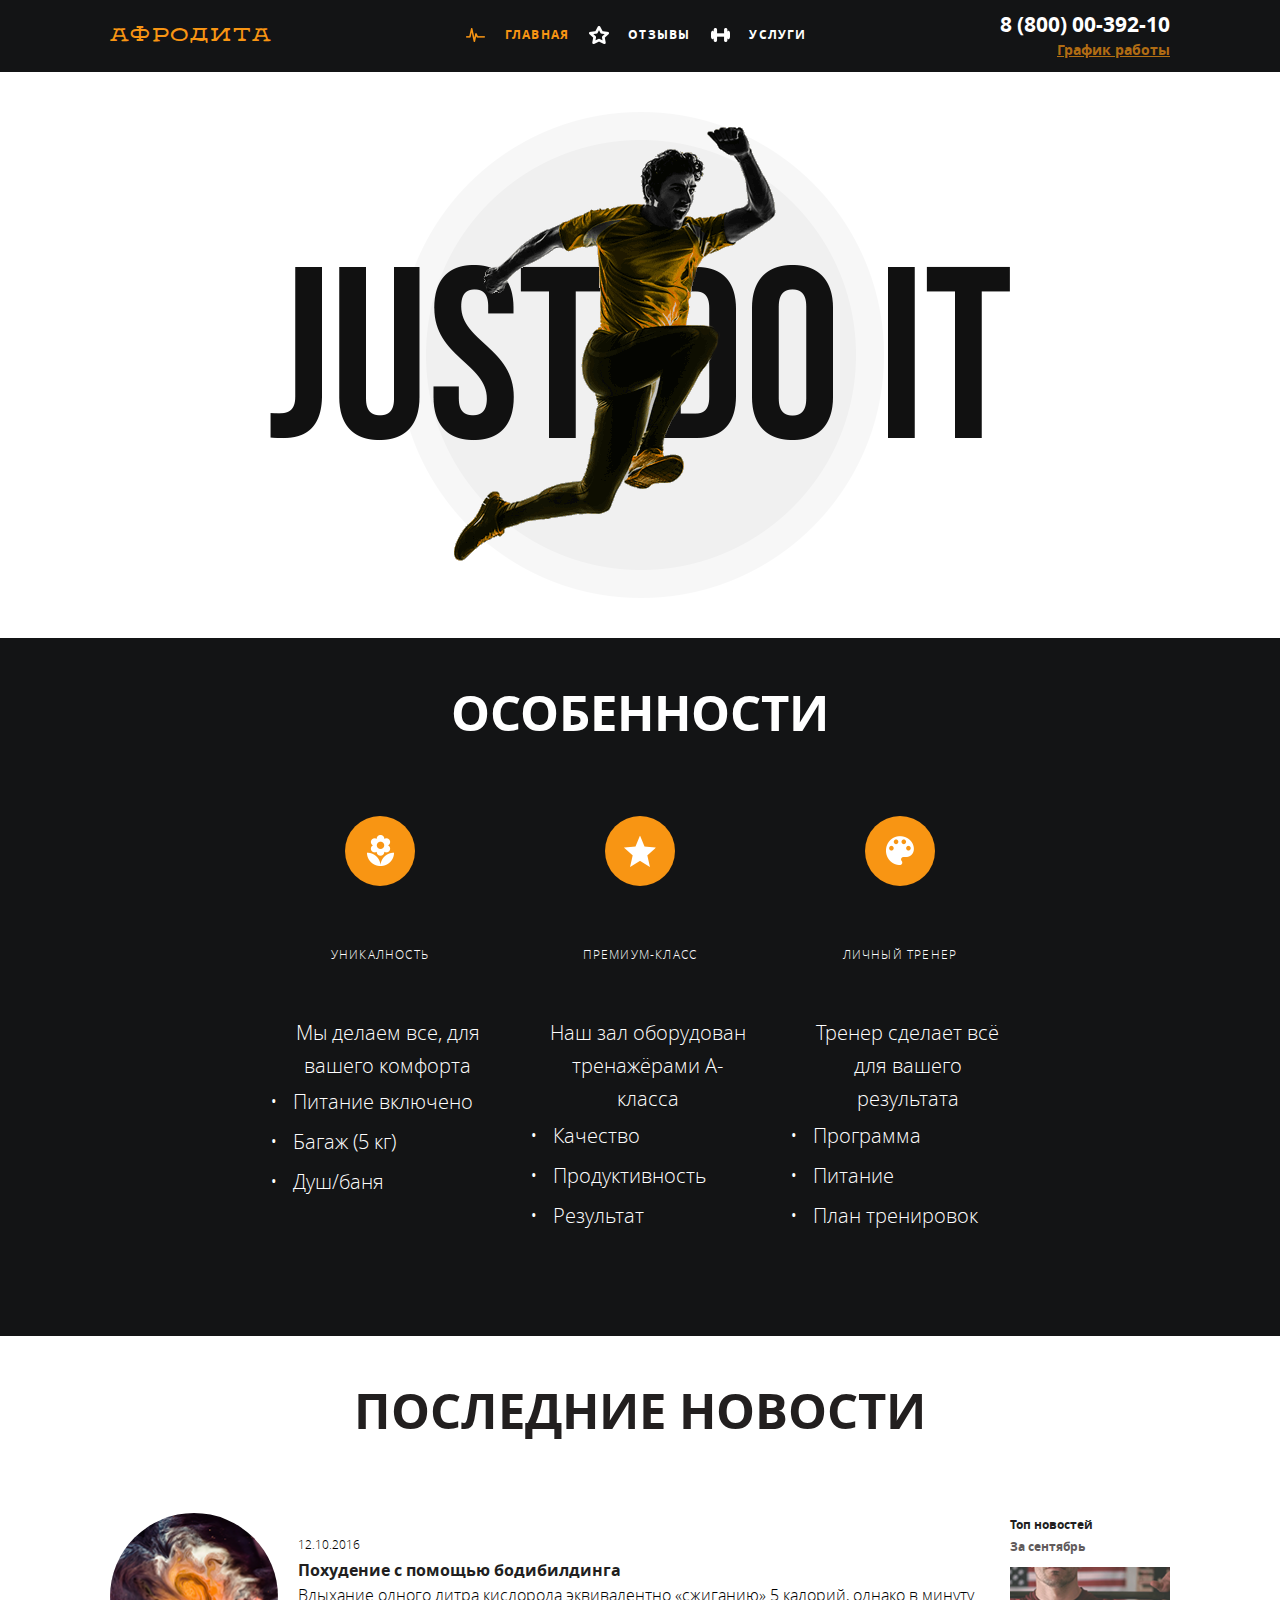
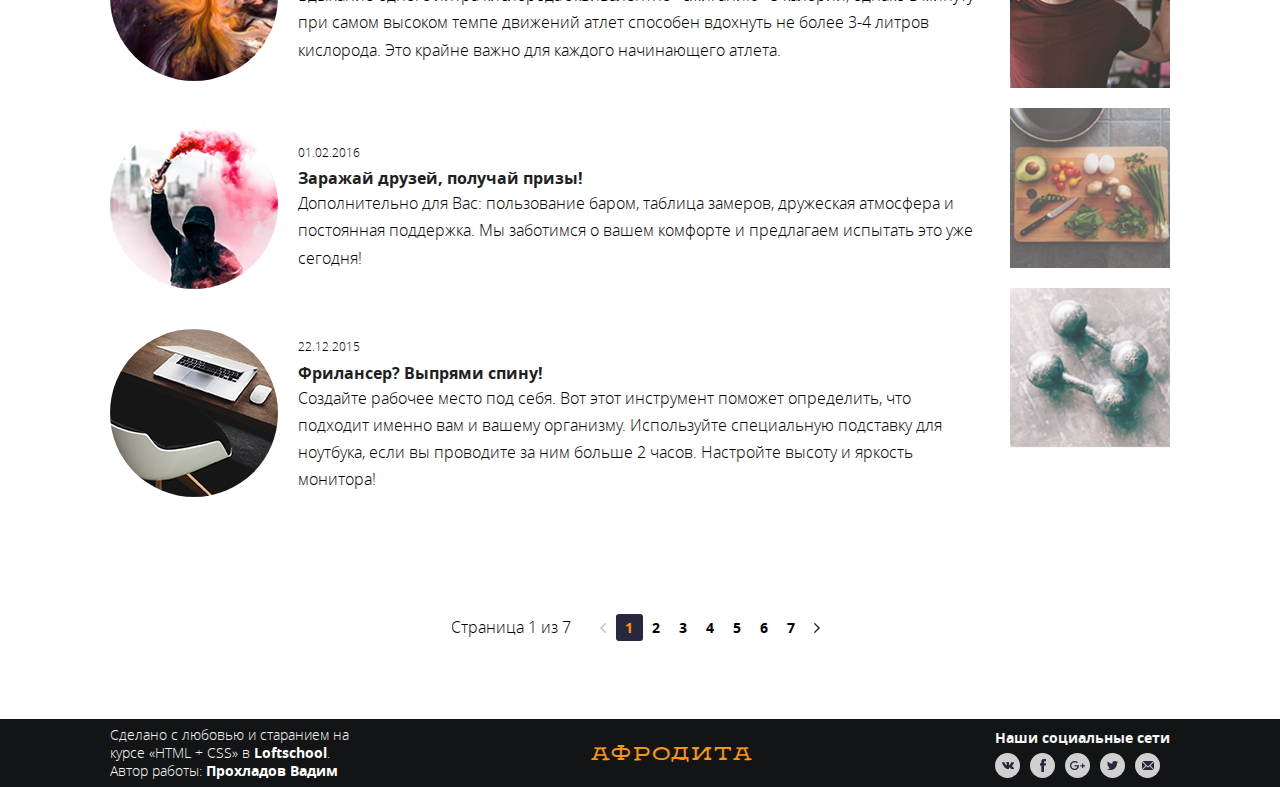
==== index.html @ f27e912c "Finished styling services, added new images to project" ====
<!DOCTYPE html>
<html>
<head>
  <meta charset="utf-8" />
  <meta http-equiv="X-UA-Compatible" content="IE=edge">
  <title>Home Page</title>
  <meta name="viewport" content="width=device-width, initial-scale=1">
  <link rel="stylesheet" href="./css/normalize.css">
  <link rel="stylesheet" type="text/css" media="screen" href="./css/main.css" />
  <script src="main.js"></script>
</head>
<body>
  <div class="wrapper">
    <header class="header">
      <div class="container header__container">
        <a href="index.html" class="logo">Афродита</a>

        <nav class="menu">
          <ul class="menu__list">
            <li class="menu__item menu__item_active">
              <a href="#" class="menu__link menu__link_home">Главная </a>
            </li>
            <li class="menu__item">
              <a href="reviews.html" class="menu__link menu__link_reviews">Отзывы </a>
            </li>
            <li class="menu__item">
              <a href="services.html" class="menu__link menu__link_services">Услуги </a>
            </li>
          </ul>
        </nav>
  
        <address class="contacts">
          <a href="tel:+88000039210" class="contacts__phone">8 (800) 00-392-10</a>
          <div class="contacts__description">График работы</div>
          <div class="contacts__dropdown">
            <div class="contacts__dropdown_days">пн-вс: 09:00-20:00</div>
            <div class="contacts__dropdown_time">обед: 14:00-14:30</div>
          </div>
        </address>
      </div>
    </header>

    
    <section class="banner">
      <div class="container">
        <img src="./img/main_image.png" alt="Main image" class="route__image-elem">
      </div>
    </section>

    <section class="benefits">
      <div class="container">
        <article class="route__benefits-part">
          <h2 class="section-title section-title_features">Особенности</h2>
          <ul class="route__benefits-list">
            <li class="route__benefits-item">
                  <div class="benefits__icon benefits__icon--flower"></div>
                  <h3 class="benefits__title">Уникалность</h3>
                  <p class="benefits__item-paragraph">Мы делаем все, для вашего комфорта</p>
                  <ul class="benefits__item-list">
                    <li class="benefits__list-item">Питание включено</li>
                    <li class="benefits__list-item">Багаж (5 кг)</li>
                    <li class="benefits__list-item">Душ/баня</li>
                  </ul>
            </li>
            <li class="route__benefits-item">
                <div class="benefits__icon benefits__icon--star"></div>
                <h3 class="benefits__title">Премиум-класс</h3>
                <p class="benefits__item-paragraph">Наш зал оборудован тренажёрами А-класса</p>
                <ul class="benefits__item-list">
                  <li class="benefits__list-item">Качество</li>
                  <li class="benefits__list-item">Продуктивность</li>
                  <li class="benefits__list-item">Результат</li>
                </ul>
            </li>
            <li class="route__benefits-item">
                <div class="benefits__icon benefits__icon--palette"></div>
                <h3 class="benefits__title">Личный тренер</h3>
                <p class="benefits__item-paragraph">Тренер сделает всё для вашего результата</p>
                <ul class="benefits__item-list">
                  <li class="benefits__list-item">Программа</li>
                  <li class="benefits__list-item">Питание</li>
                  <li class="benefits__list-item">План тренировок</li>
                </ul>
            </li>
          </ul>
        </article>
      </div>
    </section>

    <section class="news">
      <div class="container news__container">
        <h2 class="section-title section-title_news">Последние новости</h2>
        <div class="news__content">
          <ul class="news__list">
            <li class="news__list-item">
              <article class="news__item news__item-first">
                <div class="news__item-icon">
                  <img src="./img/news/news_1.png" alt="News Picture" class="news__item-icon-picture">
                </div>
                <div class="news__main-text">
                  <time datetime="2016-10-12" class="news__date">12.10.2016</time>
                  <h3 class="news__heading">Похудение с помощью бодибилдинга</h3>
                  <p class="news__text">Вдыхание одного литра кислорода эквивалентно &#171;сжиганию&#187; 5 калорий, однако в минуту при самом высоком темпе движений атлет способен вдохнуть не более 3-4 литров кислорода. Это крайне важно для каждого начинающего атлета.</p>
                </div>
              </article>
            </li>
            <li class="news__list-item">
              <article class="news__item">
                <div class="news__item-icon">
                  <img src="./img/news/news_2.png" alt="News Picture" class="news__item-icon-picture">
                </div>
                <div class="news__main-text">
                  <time class="news__date">01.02.2016</time>
                  <h3 class="news__heading">Заражай друзей, получай призы!</h3>
                  <p class="news__text">Дополнительно для Вас: пользование баром, таблица замеров, дружеская атмосфера и постоянная поддержка. Мы заботимся о вашем комфорте и предлагаем испытать это уже сегодня!</p>
                </div>
              </article>
            </li>
            <li class="news__list-item">
              <article class="news__item">
                <div class="news__item-icon">
                  <img src="./img/news/news_3.png" alt="News Picture" class="news__item-icon-picture">
                </div>
                <div class="news__main-text">
                  <time class="news__date">22.12.2015</time>
                  <h3 class="news__heading">Фрилансер? Выпрями спину!</h3>
                  <p class="news__text">Создайте рабочее место под себя. Вот этот инструмент поможет определить, что подходит именно вам и вашему организму. Используйте специальную подставку для ноутбука, если вы проводите за ним больше 2 часов. Настройте высоту и яркость монитора!</p>
                </div>
              </article>
            </li>
          </ul>

          <aside class="topnews">
            <div class="topnews__titles">
              <h5 class="topnews__title_one">Топ новостей</h5>
              <h5 class="topnews__title_two">За сентябрь</h5>
            </div>
            <ul class="topnews__list">
              <li class="topnews__item">
                <a href="#" class="topnews__link"><img src="./img/top_news/top_news_1.png" alt="Top News Picture" class="topnews__link-picture"></a>
              </li>
              <li class="topnews__item">
                <a href="#" class="topnews__link"><img src="./img/top_news/top_news_2.png" alt="Top News Picture" class="topnews__link-picture"></a>
              </li>
              <li class="topnews__item">
                <a href="#" class="topnews__link"><img src="./img/top_news/top_news_3.png" alt="Top News Picture" class="topnews__link-picture"></a>
              </li>
            </ul>
          </aside>
        </div>

        <div class="pagination">
          <div class="pagination__display">Страница <span class="pagination__current">1</span> из <span class="pagination__total">7</span></div>
          <div class="pagination__controlls">
            <button type="button" class="pagination__button pagination__prev"></button>
            <ul class="pagination__list">
              <li class="pagination__item pagination__item-active">
                <button type="button" class="pagination__link">1</button>
              </li>
              <li class="pagination__item">
                <button type="button" class="pagination__link">2</button>
              </li>
              <li class="pagination__item">
                <button type="button" class="pagination__link ">3</button>
              </li>
              <li class="pagination__item">
                <button type="button" class="pagination__link">4</button>
              </li>
              <li class="pagination__item">
                <button type="button" class="pagination__link">5</button>
              </li>
              <li class="pagination__item">
                <button type="button" class="pagination__link">6</button>
              </li>
              <li class="pagination__item">
                <button type="button" class="pagination__link">7</button>
              </li>
            </ul>
            <button type="button" class="pagination__button pagination__next"></button>
          </div>
        </div>
      </div>
    </section>
  </div>

  <footer class="footer">
    <div class="container footer__container">
      <div class="author">
        <p class="author__description">Сделано с любовью и старанием на курсе &#171;HTML + CSS&#187; в <a href="https://loftschool.com/" target="_blank" class="author__link">Loftschool</a>.</p>
        <p class="author__description">Автор работы: <span class="author__name">Прохладов Вадим</span></p>
      </div>
  
      <a href="index.html" class="logo">Афродита</a>
  
      <div class="social">
        <div class="social__text">Наши социальные сети</div>
        <div class="social__links">
          <ul class="social__links-list">
            <li class="social__link-item">
              <a href="#" class="social__link social__link-vk"></a>
            </li>
            <li class="social__link-item">
              <a href="#" class="social__link social__link-fb"></a>
            </li>
            <li class="social__link-item">
              <a href="#" class="social__link social__link-google"></a>
            </li>
            <li class="social__link-item">
              <a href="#" class="social__link social__link-twitter"></a>
            </li>
            <li class="social__link-item ">
              <a href="#" class="social__link social__link-mail"></a>
            </li>
          </ul>
        </div>
      </div>
    </div>
  </footer>
</body>
</html>
---- css/main.css ----
@import url('normalize.css');
@font-face {
  font-family: 'gora_free';
  src: url('../fonts/gora-free-webfont.woff2') format('woff2'), url('../fonts/gora-free-webfont.woff') format('woff');
  font-weight: normal;
  font-style: normal;
}

@font-face {
  font-family: 'open_sans';
  src: url('../fonts/opensans-bold-webfont.woff2') format('woff2'), url('../fonts/opensans-bold-webfont.woff') format('woff');
  font-weight: bold;
  font-style: normal;
}

@font-face {
  font-family: 'open_sans';
  src: url('../fonts/opensans-light-webfont.woff2') format('woff2'), url('../fonts/opensans-light-webfont.woff') format('woff');
  font-weight: lighter;
  font-style: normal;
}

@font-face {
  font-family: 'open_sans';
  src: url('../fonts/opensans-lightitalic-webfont.woff2') format('woff2'), url('../fonts/opensans-lightitalic-webfont.woff') format('woff');
  font-weight: lighter;
  font-style: italic;
}

/* font-family: gora_free, sans-serif */

*,
*:after,
*:before {
  -webkit-box-sizing: border-box;
  -moz-box-sizing: border-box;
  box-sizing: border-box;
}

html,
body {
  height: 100%;
  padding: 0;
  margin: 0;
}

body {
  font-family: 'open_sans', Arial, sans-serif;
  line-height: 1.42;
  -webkit-font-smoothing: antialiased;
  -moz-osx-font-smoothing: grayscale;
}

h1,
h2,
h3,
h4,
h5,
h6 {
  margin: 0;
  font-weight: normal;
}

ul,
li {
  margin: 0;
  padding: 0;
}

li {
  list-style: none;
}

p {
  margin: 0;
}

a {
  text-decoration: none;
}

.container {
  margin: 0 auto;
  max-width: 1060px;
}

/* ==========================HEADER========================== */

.header {
  background: #131415;
  color: #fff;
  min-height: 72px;
}

.header .header__container {
  display: flex;
  vertical-align: middle;
  flex-direction: row;
  justify-content: space-between;
  align-items: center;
  flex-wrap: wrap;
  padding: 10px 0;
}

.header__container a {
  text-decoration: none;
}

/* ==========================Logo========================== */

.logo {
  font-size: 18px;
  font-family: 'gora_free';
  color: rgb(248, 149, 19);
  text-transform: uppercase;
  font-weight: normal;
  letter-spacing: 1.8px;
}

/* ==========================Main-Menu========================== */

.menu__list {
  display: flex;
  justify-content: space-between;
  align-items: center;
  flex-wrap: wrap;
}

.menu__item {
  margin-right: 20px;
}

.menu__item:last-child {
  margin: 0;
}

.menu__item_active {
  color: rgb(248, 149, 19);
}

.menu__link {
  font-size: 12px;
  font-family: 'open_sans';
  font-weight: bold;
  text-transform: uppercase;
  letter-spacing: 0.1em;
  display: flex;
  align-items: center;
}

.menu__link:before {
  content: "";
  width: 20px;
  height: 20px;
  vertical-align: middle;
  margin-right: 19px;
  background: center center no-repeat;
}

.menu__link:hover {
  color: rgb(248, 149, 19);
}

.menu__link_home:before {
  background-image: url('../img/menu/main_icon.png');
}

.menu__item_active .menu__link_home:before,
.menu__link_home:hover:before {
  background-image: url('../img/menu/main_icon-hover.png');
}

.menu__link_reviews:before {
  background-image: url('../img/menu/star_icon.png');
}

.menu__item_active .menu__link_reviews:before,
.menu__link_reviews:hover:before {
  background-image: url('../img/menu/feed_icon-hover.png');
}

.menu__link_services:before {
  background-image: url('../img/menu/service_icon.png');
}

.menu__item_active .menu__link_services:before,
.menu__link_services:hover:before {
  background-image: url('../img/menu/service_icon-hover.png');
}

/* ==========================Contacts========================== */

.contacts {
  font-style: normal;
  display: flex;
  flex-direction: column;
  align-items: flex-end;
  position: relative;
}

.contacts__phone {
  font-size: 21px;
  font-style: none;
  font-weight: bold;
  text-transform: uppercase;
}

.contacts__phone,
.menu__link {
  color: inherit;
}

.contacts__description {
  text-decoration: underline;
  color: rgba(248, 149, 19, 0.702);
  font-size: 14px;
  font-weight: bold;
  cursor: pointer;
}

.contacts__description:hover,
.contacts__description:active {
  color: rgba(255, 255, 255, 0.702);
}

.contacts__dropdown {
  font-size: 14px;
  font-family: "open_sans";
  line-height: 1.286;
  text-align: left;
  width: 165px;
  height: 70px;
  padding: 20px 20px;
  position: absolute;
  top: 83px;
  opacity: 0;
  transition: opacity 0.5s ease;
}

.contacts__dropdown_days {
  color: rgb(248, 149, 19);
}

.contacts__dropdown_time {
  color: #000;
  font-weight: lighter;
}

.contacts__description:hover .contacts__dropdown {
  opacity: 1;
  left: 10px;
}

.contacts__dropdown::before {
  content: '';
  position: absolute;
  width: 0;
  height: 0;
  top: -15px;
  right: 3px;
  border-style: solid;
  border-width: 0 15px 15px 15px;
  border-color: transparent transparent #fff transparent;
}

/* ==========================MAIN========================== */

.banner {
  padding: 40px 0;
}

.route__image-elem {
  display: block;
  margin: 0 auto;
}

.benefits {
  background: #131415;
  color: #fff;
  padding: 40px 0 100px 0;
}

.section-title {
  font-size: 49px;
  font-family: 'open_sans', Arial, sans-serif;
  font-weight: bold;
  text-transform: uppercase;
  text-align: center;
  margin-bottom: 68px;
}

.section-title_features {
  color: rgb(255, 255, 255);
}

.section-title_news {
  color: rgb(34, 31, 31);
}

/* ==========================FEATURES========================== */

.route__benefits-list {
  display: flex;
  flex-direction: row;
  flex-wrap: wrap;
  justify-content: center;
}

.route__benefits-item {
  width: 220px;
  line-height: 2;
  margin: 0 20px;
}

.benefits__content {
  display: flex;
  flex-direction: column;
}

.benefits__title {
  text-align: center;
  font-size: 12px;
  font-family: "open_sans";
  text-transform: uppercase;
  line-height: 4.767;
  letter-spacing: 0.1em;
  margin-bottom: 33px;
}

.benefits__item-paragraph {
  font-size: 20px;
  line-height: 1.667;
  text-align: center;
  padding-left: 15px;
  margin: 0 0;
}

.benefits__icon {
  display: block;
  width: 70px;
  height: 70px;
  border-radius: 50%;
  background-color: rgb(248, 149, 19);
  margin: 0 auto 40px auto;
  background-repeat: no-repeat;
  background-position: center center;
}

.benefits__icon--flower {
  background-image: url('../img/features/flower.png');
}

.benefits__icon--star {
  background-image: url('../img/features/favorite-star.png');
}

.benefits__icon--palette {
  background-image: url('../img/features/painter-palette.png');
}

.benefits__list-item {
  font-size: 20px;
  font-family: 'open_sans', Arial, sans-serif;
  font-weight: 300;
  text-align: left;
}

.benefits__list-item:before {
  content: "\2022";
  padding-right: 15px;
}

/* ==========================NEWS========================== */

.news__container {
  width: 1100px;
  padding: 40px 0 78px 0;
}

.news__content {
  display: flex;
  justify-content: space-between;
  flex-wrap: wrap;
}

.news__list {
  margin-bottom: 77px;
}

.news__list-item {
  border: none;
  margin-bottom: 20px;
}

.news__item {
  display: flex;
  max-width: 870px;
  align-items: center;
  border-bottom: 1px solid #f5f5f5;
  padding-bottom: 20px;
}

.news__item:last-child {
  border-bottom: 0;
}

.news__item-icon-picture {
  display: block;
  width: 168px;
  height: 168px;
  border-radius: 50%;
}

.news__main-text {
  max-width: 692px;
  line-height: 1.7em;
  margin-left: 20px;
  display: flex;
  flex-direction: column;
}

.news__date {
  font-size: 12px;
}

.news__heading {
  font-size: 16px;
  font-family: "open_sans";
  color: #221f1f;
  font-weight: bold;
  line-height: 1.5;
  text-align: left;
}

.news__text {
  font-size: 16px;
}

/* ==========================TOP-NEWS========================== */

.topnews__title_one,
.topnews__title_two {
  font-size: 12px;
  color: rgb(34, 31, 31);
  font-weight: bold;
  line-height: 1.75;
  margin: 1px 0 1px 0px;
}

.topnews__list {
  padding-left: 0;
}

.topnews__item {
  margin-bottom: 20px;
}

.topnews__link {
  display: flex;
}

.topnews__title_two {
  color: rgb(98, 91, 91);
  margin-bottom: 10px;
}

.topnews {
  width: 160px;
}

.topnews__link-picture {
  display: block;
}

.topnews__item {
  margin-bottom: 20px;
}

/* ==========================PAGINATION========================== */

.pagination {
  display: flex;
  justify-content: center;
  align-items: center;
}

.news__content .pagination {
  display: flex;
  align-self: center;
}

.pagination__controlls li {
  display: inline-block;
}

.pagination__controlls {
  display: flex;
  flex-direction: row;
  max-height: 50px;
  margin-left: 20px;
  align-items: center;
}

.pagination__list {
  vertical-align: middle;
  display: flex;
  align-items: center;
  min-width: 180px;
}

.pagination__link {
  height: 27px;
  min-width: 27px;
  background-color: transparent;
  border: 0;
  font-weight: bold;
  font-size: 14px;
  cursor: pointer;
}

.pagination__item-active .pagination__link {
  border-radius: 3px;
  background-color: #27273e;
  color: #f89513;
  -moz-transform: matrix( 1.00122601572696, 0, 0, 1, 0, 0);
  -webkit-transform: matrix( 1.00122601572696, 0, 0, 1, 0, 0);
  -ms-transform: matrix( 1.00122601572696, 0, 0, 1, 0, 0);
}

.pagination__button {
  display: block;
  height: 25px;
  width: 25px;
  background-color: transparent;
  background-repeat: no-repeat;
  background-position: center center;
  background-color: none;
  color: none;
  border: 0;
  cursor: pointer;
}

.pagination__link:hover {
  color: #f89513;
}

.pagination__prev {
  background-image: url('../img/pagination/arrow_left_clicked.png');
  margin-right: 0px;
}

.pagination__next {
  background-image: url('../img/pagination/arrow_right.png');
}

/* ==========================FOOTER========================== */

.footer {
  background: #131415;
  min-height: 60px;
  color: #f5f5f5;
  padding: 7px 0;
}

.footer__container {
  display: flex;
  justify-content: space-between;
  align-items: center;
}

.author {
  max-width: 240px;
}

.author p {
  margin: 0 0;
  font-size: 14px;
  line-height: 1.286;
}

.author__link,
.author__name {
  color: #fff;
  font-weight: bold;
}

.footer .logo {
  text-decoration: none;
}

.social {
  display: flex;
  flex-direction: column;
  align-items: flex-start;
  vertical-align: middle;
}

.social__text {
  font-size: 14px;
  font-weight: bold;
  margin-bottom: 5px;
}

.social__links-list {
  display: flex;
  justify-content: flex-start;
  padding-left: 0;
}

.social__link-item a {
  display: block;
  width: 25px;
  height: 25px;
  border-radius: 50%;
  background-color: #d0d0d0;
  background-repeat: no-repeat;
  background-position: center center;
}

.social__link-item {
  margin-right: 10px;
}

.social__link-item a:hover {
  background-color: #f89513;
}

.social__link-vk {
  background-image: url('../img/social/vk.png');
}

.social__link-fb {
  background-image: url('../img/social/fb.png');
}

.social__link-google {
  background-image: url('../img/social/google.png');
}

.social__link-twitter {
  background-image: url('../img/social/twitter.png');
}

.social__link-mail {
  background-image: url('../img/social/mail.png');
}

/* ==========================SERVICES==========================
==========================SERVICES========================== */

.services__container {
  width: 880px;
  margin: 0 auto;
}

/* ==========================BREADCRUMBS========================== */

.breadcrumbs {
  padding: 47px 0 25px 0;
}

.breadcrumbs__item {
  display: inline-block;
  font-size: 14px;
  font-weight: lighter;
  font-style: italic;
  line-height: 1.286;
}

.breadcrumbs__item-active .breadcrumbs__link {
  color: rgba(248, 149, 19, 0.8);
  text-decoration: underline;
}

.breadcrumbs__item:after {
  content: " / ";
}

.breadcrumbs__item:last-child:after {
  content: "";
}

/* ==========================Services========================== */

.services {
  margin-bottom: 75px;
}

.services__list {
  display: flex;
  justify-content: space-between;
  flex-wrap: wrap;
}

.service {
  display: flex;
  flex-direction: column;
  align-items: center;
  width: 250px;
  margin-bottom: 50px;
}

.services-title {
  font-size: 49px;
  color: rgb(34, 31, 31);
  font-weight: bold;
  text-transform: uppercase;
  line-height: 0.776;
  margin-bottom: 50px;
}

.service__photo {
  width: 100%;
  height: 153px;
  background-repeat: no-repeat;
  background-size: cover;
  background-position: center center;
  margin-bottom: 28px;
  border-radius: 3px;
  display: flex;
  justify-content: center;
  align-items: center;
  position: relative;
  overflow: hidden;
}

.service__photo::before {
  content: "";
  display: flex;
  position: absolute;
  width: 100%;
  height: 100%;
  background-color: #000;
  opacity: 0.58;
  left: 0;
  top: 0;
  z-index: 1;
}

.service__photo_fitness {
  background-image: url('../img/services/fitness.png');
}

.service__photo_nutritionist {
  background-image: url('../img/services/nutritionist.png');
}

.service__photo_yoga {
  background-image: url('../img/services/yoga.png');
}

.service__photo_trx {
  background-image: url('../img/services/trx.png');
}

.service__photo_crossfit {
  background-image: url('../img/services/crossfit.png');
}

.service__photo_swimming {
  background-image: url('../img/services/swimming.png');
}

.service__logo {
  font-size: 24px;
  font-family: 'open_sans';
  color: rgb(255, 255, 255);
  font-weight: bold;
  text-transform: uppercase;
  line-height: 1.583;
  z-index: 2;
}

.service__title {
  font-size: 18px;
  font-family: "open_sans";
  color: rgb(34, 31, 31);
  font-weight: bold;
  line-height: 1.167;
  text-align: left;
  margin-bottom: 18px;
}

.service__paragraph {
  font-size: 16px;
}

/* ==========================Partner========================== */

.partners__list {
  display: flex;
  justify-content: space-between;
  align-items: center;
  flex-wrap: wrap;
  margin: 0 auto;
}

.partners__item {
  width: 250px;
  display: flex;
  justify-content: center;
  margin-bottom: 50px;
}

.partner__image {
  filter: grayscale(100%);
}

.partner__image:hover {
  filter: grayscale(0%);
  transition: 0.5s;
}

/* ==========================REVIEWS==========================
==========================REVIEWS========================== */

.reviews__container {
  width: 880px;
  margin: 0 auto;
}

.reviews-title {
  font-size: 49px;
  color: rgb(34, 31, 31);
  font-weight: bold;
  text-transform: uppercase;
  line-height: 0.776;
  margin-bottom: 50px;
}

.review {
  display: flex;
}
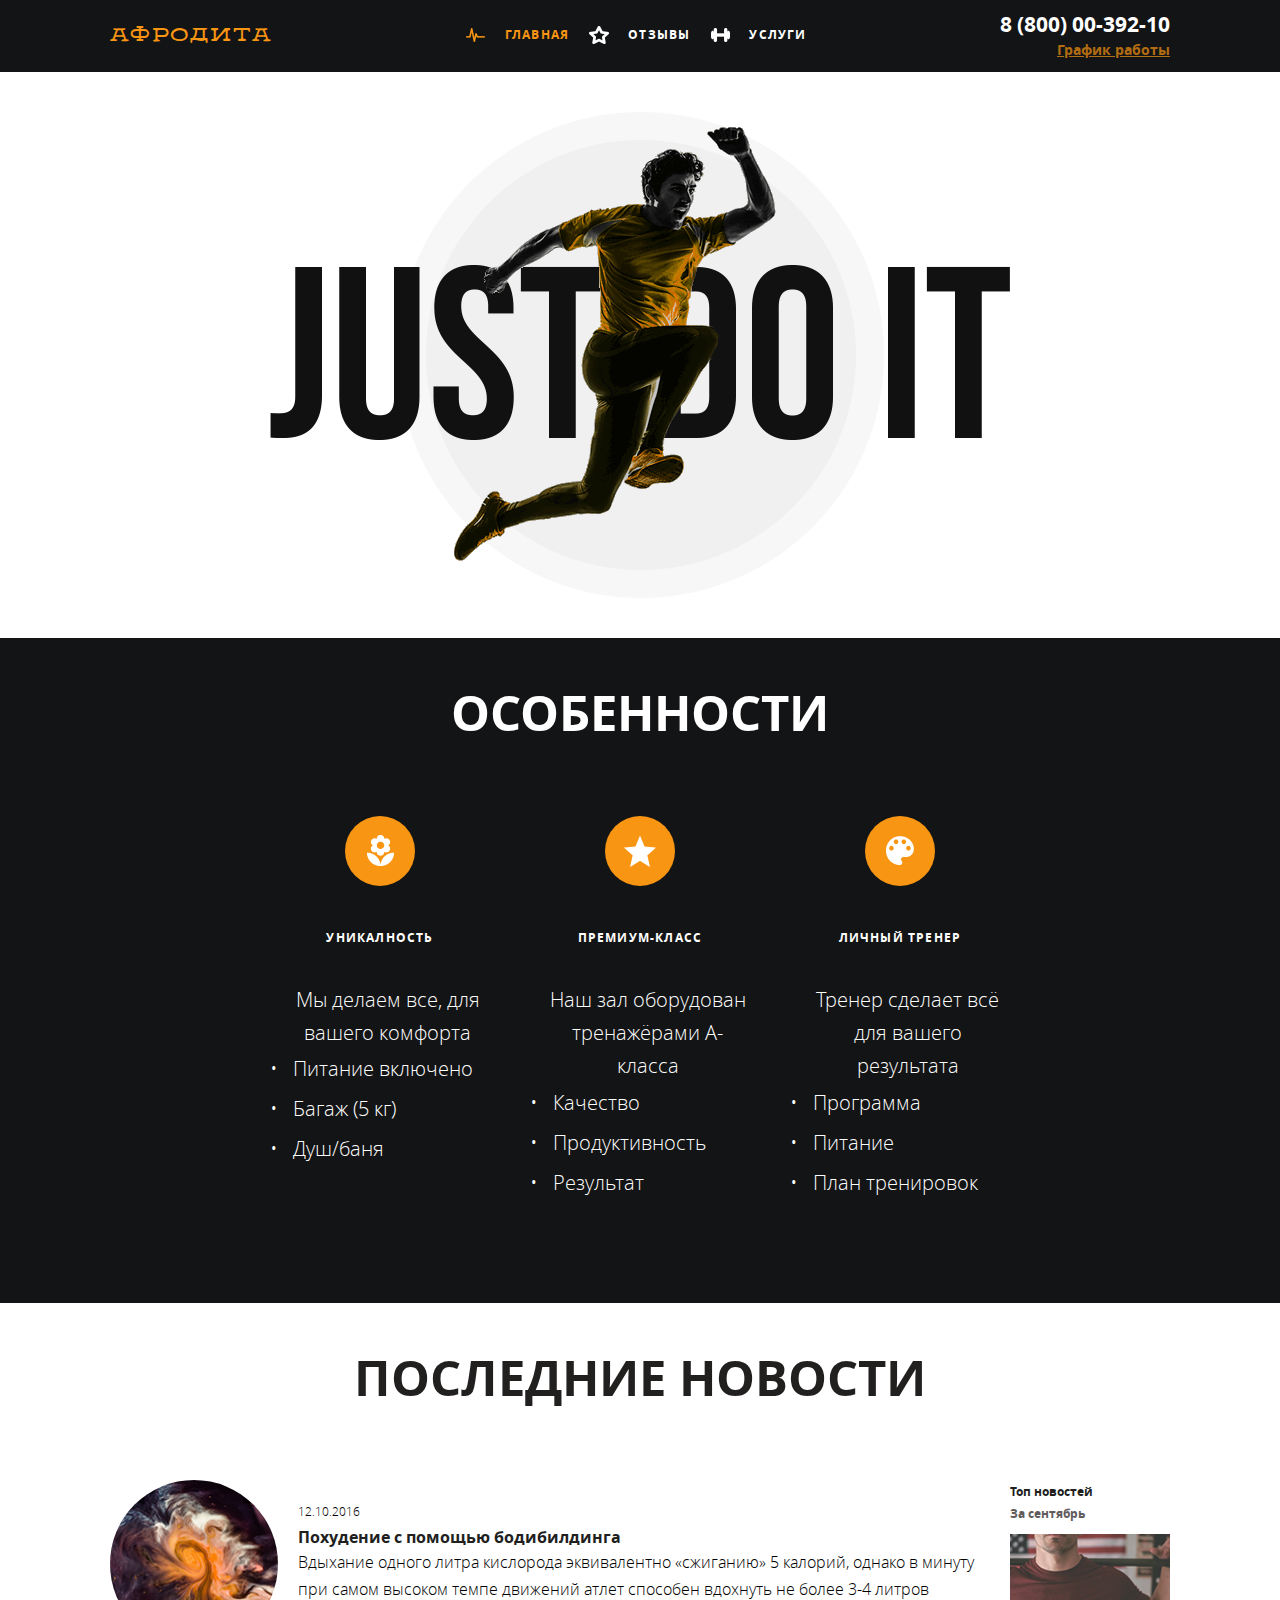
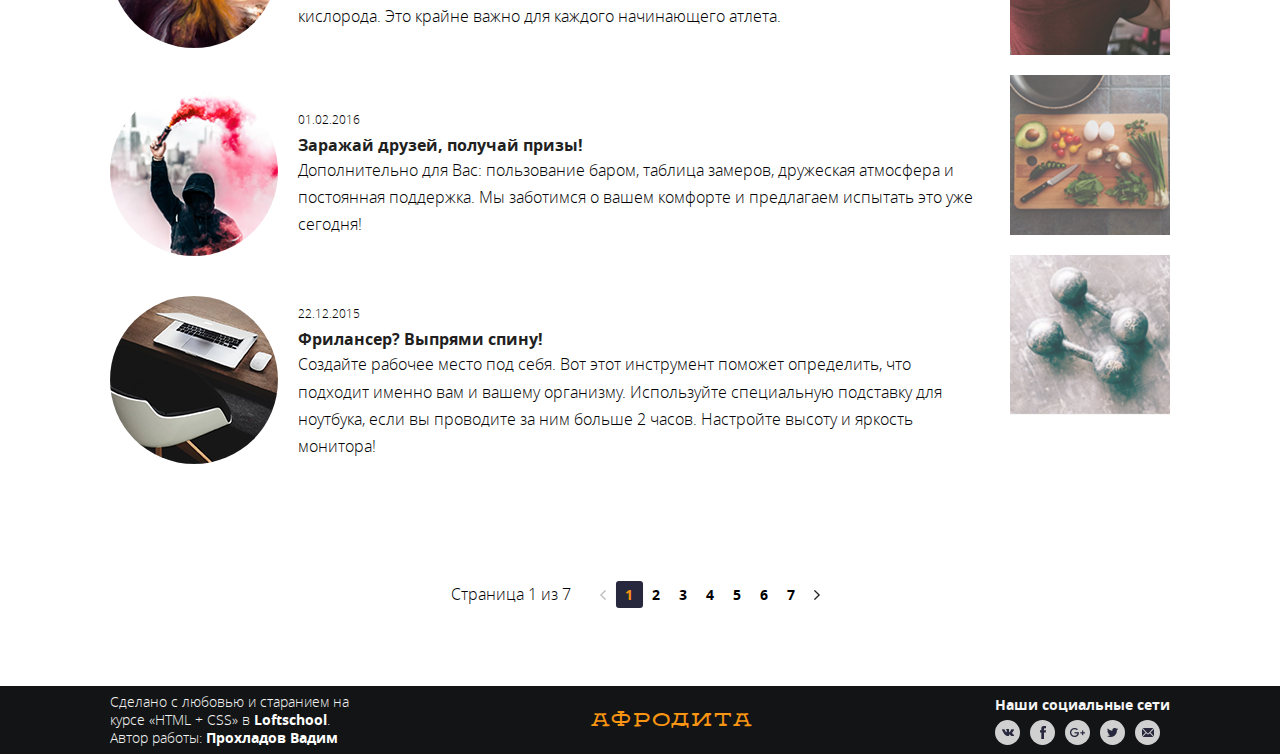
==== commit e5d86b96: "edited mistakes" ====
--- a/index.html
+++ b/index.html
@@ -43,47 +43,45 @@
     
     <section class="banner">
       <div class="container">
-        <img src="./img/main_image.png" alt="Main image" class="route__image-elem">
+        <img src="./img/main_image.png" alt="Main image" class="banner__image">
       </div>
     </section>
 
     <section class="benefits">
       <div class="container">
-        <article class="route__benefits-part">
-          <h2 class="section-title section-title_features">Особенности</h2>
-          <ul class="route__benefits-list">
-            <li class="route__benefits-item">
-                  <div class="benefits__icon benefits__icon--flower"></div>
-                  <h3 class="benefits__title">Уникалность</h3>
-                  <p class="benefits__item-paragraph">Мы делаем все, для вашего комфорта</p>
-                  <ul class="benefits__item-list">
-                    <li class="benefits__list-item">Питание включено</li>
-                    <li class="benefits__list-item">Багаж (5 кг)</li>
-                    <li class="benefits__list-item">Душ/баня</li>
-                  </ul>
-            </li>
-            <li class="route__benefits-item">
-                <div class="benefits__icon benefits__icon--star"></div>
-                <h3 class="benefits__title">Премиум-класс</h3>
-                <p class="benefits__item-paragraph">Наш зал оборудован тренажёрами А-класса</p>
+        <h2 class="section-title section-title_features">Особенности</h2>
+        <ul class="benefits__list">
+          <li class="benefits__item">
+                <div class="benefits__icon benefits__icon--flower"></div>
+                <h3 class="benefits__title">Уникалность</h3>
+                <p class="benefits__item-paragraph">Мы делаем все, для вашего комфорта</p>
                 <ul class="benefits__item-list">
-                  <li class="benefits__list-item">Качество</li>
-                  <li class="benefits__list-item">Продуктивность</li>
-                  <li class="benefits__list-item">Результат</li>
+                  <li class="benefits__list-item">Питание включено</li>
+                  <li class="benefits__list-item">Багаж (5 кг)</li>
+                  <li class="benefits__list-item">Душ/баня</li>
                 </ul>
-            </li>
-            <li class="route__benefits-item">
-                <div class="benefits__icon benefits__icon--palette"></div>
-                <h3 class="benefits__title">Личный тренер</h3>
-                <p class="benefits__item-paragraph">Тренер сделает всё для вашего результата</p>
-                <ul class="benefits__item-list">
-                  <li class="benefits__list-item">Программа</li>
-                  <li class="benefits__list-item">Питание</li>
-                  <li class="benefits__list-item">План тренировок</li>
-                </ul>
-            </li>
-          </ul>
-        </article>
+          </li>
+          <li class="benefits__item">
+              <div class="benefits__icon benefits__icon--star"></div>
+              <h3 class="benefits__title">Премиум-класс</h3>
+              <p class="benefits__item-paragraph">Наш зал оборудован тренажёрами А-класса</p>
+              <ul class="benefits__item-list">
+                <li class="benefits__list-item">Качество</li>
+                <li class="benefits__list-item">Продуктивность</li>
+                <li class="benefits__list-item">Результат</li>
+              </ul>
+          </li>
+          <li class="benefits__item">
+              <div class="benefits__icon benefits__icon--palette"></div>
+              <h3 class="benefits__title">Личный тренер</h3>
+              <p class="benefits__item-paragraph">Тренер сделает всё для вашего результата</p>
+              <ul class="benefits__item-list">
+                <li class="benefits__list-item">Программа</li>
+                <li class="benefits__list-item">Питание</li>
+                <li class="benefits__list-item">План тренировок</li>
+              </ul>
+          </li>
+        </ul>
       </div>
     </section>
 
--- a/css/main.css
+++ b/css/main.css
@@ -269,7 +269,7 @@
   padding: 40px 0;
 }
 
-.route__image-elem {
+.banner__image {
   display: block;
   margin: 0 auto;
 }
@@ -299,14 +299,14 @@
 
 /* ==========================FEATURES========================== */
 
-.route__benefits-list {
+.benefits__list {
   display: flex;
   flex-direction: row;
   flex-wrap: wrap;
   justify-content: center;
 }
 
-.route__benefits-item {
+.benefits__item {
   width: 220px;
   line-height: 2;
   margin: 0 20px;
@@ -322,7 +322,7 @@
   font-size: 12px;
   font-family: "open_sans";
   text-transform: uppercase;
-  line-height: 4.767;
+  font-weight: bold;
   letter-spacing: 0.1em;
   margin-bottom: 33px;
 }
@@ -819,15 +819,226 @@
   margin: 0 auto;
 }
 
+.reviews__item {
+  border-bottom: 1px solid #f5f5f5;
+  padding: 30px 0;
+}
+
+.reviews__item:last-child {
+  border: 0;
+  margin-bottom: 20px;
+}
+
 .reviews-title {
   font-size: 49px;
   color: rgb(34, 31, 31);
   font-weight: bold;
   text-transform: uppercase;
   line-height: 0.776;
+  margin-bottom: 20px;
+}
+
+.review {
+  display: flex;
+}
+
+.review__icon img {
+  border-radius: 50%;
+}
+
+.review__noavatar {
+  height: 160px;
+  width: 160px;
+  border-radius: 50%;
+  background-color: rgb(207, 216, 220);
+  background-repeat: no-repeat;
+  background-position: center center;
+  display: flex;
+  justify-content: center;
+  align-items: center;
+}
+
+.review__content {
+  width: 685px;
+  margin-left: 20px;
+  display: flex;
+  flex-direction: column;
+  justify-content: center;
+}
+
+.review__date {
+  font-size: 12px;
+}
+
+.review__author {
+  font-size: 16px;
+  font-family: "open_sans";
+  color: #221f1f;
+  font-weight: bold;
+  line-height: 1.5;
+  text-align: left;
+}
+
+.review__text {
+  font-size: 16px;
+}
+
+.reviews .pagination {
   margin-bottom: 50px;
 }
 
-.review {
-  display: flex;
+.about {
+  padding: 30px 0;
+  background: url('../img/pattern.png') center center #131415;
+}
+
+.about__text {
+  font-size: 18px;
+  font-family: "open_sans";
+  color: rgb(255, 255, 255);
+  line-height: 1.667;
+  width: 640px;
+  margin: 0 auto;
+}
+
+.about__bold {
+  font-weight: bold;
+  color: #f89513;
+}
+
+/* ==========================FORM========================== */
+
+.form-section {
+  padding: 65px 0 55px 0;
+}
+
+.form {
+  background-color: #f5f5f5;
+  width: 77%;
+  margin: 0 auto;
+}
+
+.form__title {
+  font-size: 49px;
+  font-family: "open_sans";
+  color: rgb(34, 31, 31);
+  font-weight: bold;
+  line-height: 0.776;
+  margin-bottom: 30px;
+}
+
+.form__elements {
+  display: flex;
+  flex-direction: column;
+  padding: 48px 70px 54px 70px;
+}
+
+.form__row {
+  display: flex;
+  justify-content: space-between;
+  width: 100%;
+}
+
+.form__label {
+  width: 100%;
+  max-width: 560px;
+}
+
+.form__label-text,
+.radio-buttons__title,
+.radio-button__text {
+  font-size: 14px;
+  font-family: "open_sans";
+  color: rgb(34, 31, 31);
+  margin-bottom: 10px;
+}
+
+.form__label_vk {
+  margin-left: 25px;
+}
+
+.form__input {
+  display: inline-block;
+  width: 100%;
+  height: 44px;
+  border: 0;
+  font-size: 14px;
+  font-family: 'open_sans';
+  color: rgba(34, 31, 31, 0.502);
+  padding: 18px 0px 18px 10px;
+  margin-bottom: 20px;
+  outline-color: #f89513;
+}
+
+.form__button {
+  font-size: 12px;
+  font-family: "open_sans";
+  color: rgb(255, 255, 255);
+  font-weight: bold;
+  text-transform: uppercase;
+  letter-spacing: 1px;
+  background-color: rgb(28, 31, 29);
+  border-radius: 3px;
+  border: 0;
+  padding: 18px 18px;
+  cursor: pointer;
+  outline: none;
+}
+
+.radio-buttons__controls,
+.radio-button__label {
+  display: flex;
+}
+
+.radio-button__label:first-child {
+  margin-left: 0px;
+}
+
+.radio-button__label {
+  position: relative;
+  margin-left: 20px;
+}
+
+.radio-button {
+  position: absolute;
+  top: 0;
+  left: -9999px;
+}
+
+label {
+  cursor: default;
+}
+
+.radio-button__circle {
+  display: flex;
+  justify-content: center;
+  align-items: center;
+  width: 20px;
+  height: 20px;
+  background-color: transparent;
+  border-radius: 50%;
+  border: 1px solid rgb(150, 149, 149);
+}
+
+.radio-button__circle::before {
+  content: "";
+  height: 0;
+  width: 0;
+  display: flex;
+  border-radius: 50%;
+  background-color: #f89513;
+  transition: .5s;
+}
+
+.radio-button:checked+.radio-button__circle::before {
+  width: 8px;
+  height: 8px;
+}
+
+.radio-button:checked+.radio-button__circle {
+  border: 1px solid #f89513;
+}
+
+.radio-button:checked+.radio-button__circle+.radio-button__text {
+  color: #f89513;
 }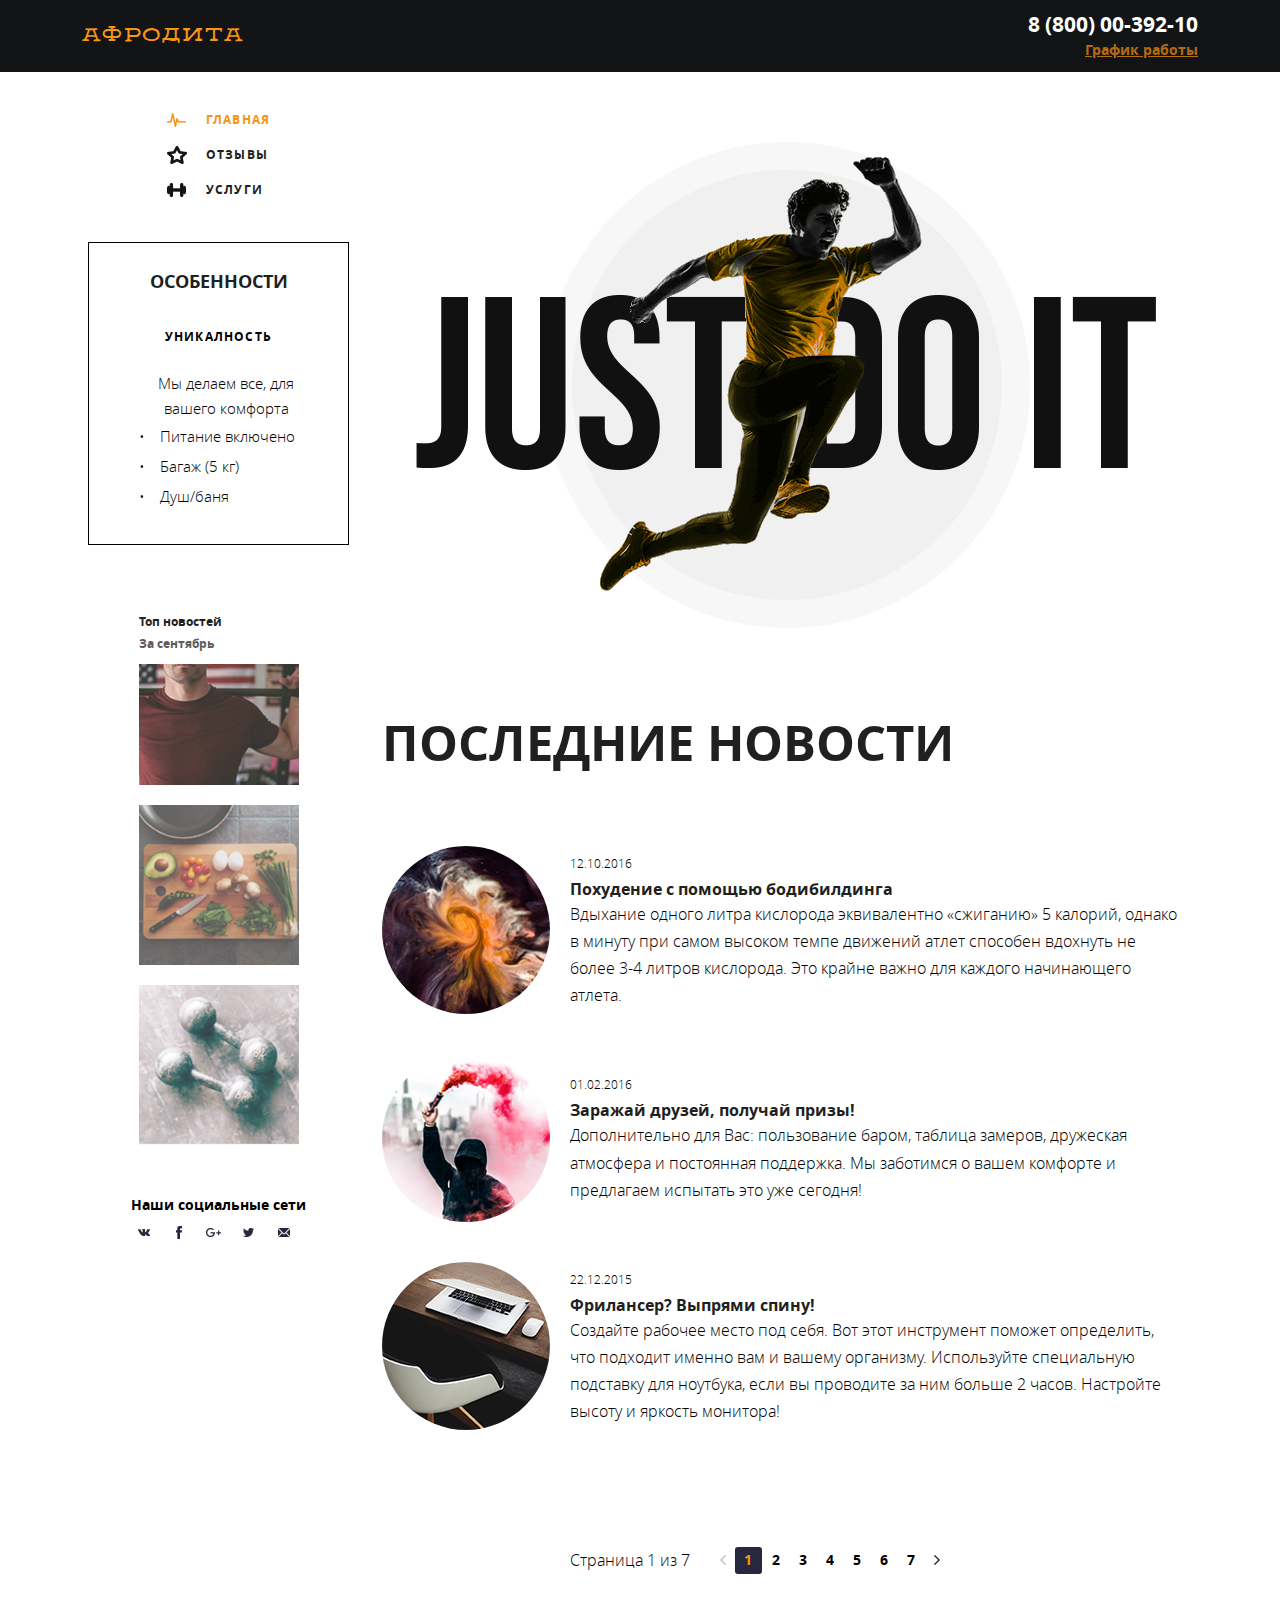
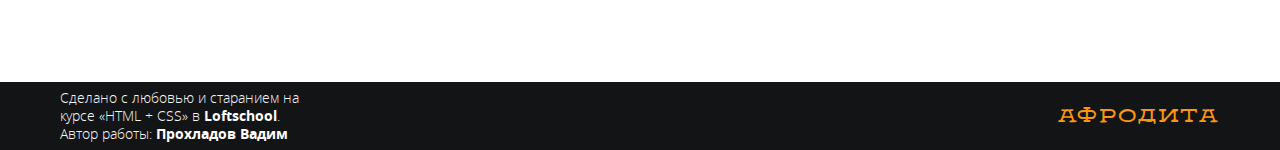
==== commit 8593801f: "New maket edit" ====
--- a/index.html
+++ b/index.html
@@ -5,6 +5,7 @@
   <meta http-equiv="X-UA-Compatible" content="IE=edge">
   <title>Home Page</title>
   <meta name="viewport" content="width=device-width, initial-scale=1">
+  <link rel="shortcut icon" type="image/png" href="./img/intro/logo.png" />
   <link rel="stylesheet" href="./css/normalize.css">
   <link rel="stylesheet" type="text/css" media="screen" href="./css/main.css" />
   <script src="main.js"></script>
@@ -14,20 +15,6 @@
     <header class="header">
       <div class="container header__container">
         <a href="index.html" class="logo">Афродита</a>
-
-        <nav class="menu">
-          <ul class="menu__list">
-            <li class="menu__item menu__item_active">
-              <a href="#" class="menu__link menu__link_home">Главная </a>
-            </li>
-            <li class="menu__item">
-              <a href="reviews.html" class="menu__link menu__link_reviews">Отзывы </a>
-            </li>
-            <li class="menu__item">
-              <a href="services.html" class="menu__link menu__link_services">Услуги </a>
-            </li>
-          </ul>
-        </nav>
   
         <address class="contacts">
           <a href="tel:+88000039210" class="contacts__phone">8 (800) 00-392-10</a>
@@ -40,28 +27,36 @@
       </div>
     </header>
 
-    
-    <section class="banner">
-      <div class="container">
-        <img src="./img/main_image.png" alt="Main image" class="banner__image">
-      </div>
-    </section>
-
-    <section class="benefits">
-      <div class="container">
-        <h2 class="section-title section-title_features">Особенности</h2>
-        <ul class="benefits__list">
-          <li class="benefits__item">
-                <div class="benefits__icon benefits__icon--flower"></div>
-                <h3 class="benefits__title">Уникалность</h3>
-                <p class="benefits__item-paragraph">Мы делаем все, для вашего комфорта</p>
-                <ul class="benefits__item-list">
-                  <li class="benefits__list-item">Питание включено</li>
-                  <li class="benefits__list-item">Багаж (5 кг)</li>
-                  <li class="benefits__list-item">Душ/баня</li>
-                </ul>
-          </li>
-          <li class="benefits__item">
+    <div class="page-content">
+      <aside class="aside-content">
+        <nav class="menu">
+          <ul class="menu__list">
+            <li class="menu__item menu__item_active">
+              <a href="#" class="menu__link menu__link_home">Главная </a>
+            </li>
+            <li class="menu__item">
+              <a href="reviews.html" class="menu__link menu__link_reviews">Отзывы </a>
+            </li>
+            <li class="menu__item">
+              <a href="services.html" class="menu__link menu__link_services">Услуги </a>
+            </li>
+          </ul>
+        </nav>
+
+        <section class="benefits">
+          <h2 class="aside__title">Особенности</h2>
+          <ul class="benefits__list">
+            <li class="benefits__item">
+              <!-- <div class="benefits__icon benefits__icon--flower"></div> -->
+              <h3 class="benefits__title">Уникалность</h3>
+              <p class="benefits__item-paragraph">Мы делаем все, для вашего комфорта</p>
+              <ul class="benefits__item-list">
+                <li class="benefits__list-item">Питание включено</li>
+                <li class="benefits__list-item">Багаж (5 кг)</li>
+                <li class="benefits__list-item">Душ/баня</li>
+              </ul>
+            </li>
+            <!-- <li class="benefits__item">
               <div class="benefits__icon benefits__icon--star"></div>
               <h3 class="benefits__title">Премиум-класс</h3>
               <p class="benefits__item-paragraph">Наш зал оборудован тренажёрами А-класса</p>
@@ -70,8 +65,8 @@
                 <li class="benefits__list-item">Продуктивность</li>
                 <li class="benefits__list-item">Результат</li>
               </ul>
-          </li>
-          <li class="benefits__item">
+            </li>
+            <li class="benefits__item">
               <div class="benefits__icon benefits__icon--palette"></div>
               <h3 class="benefits__title">Личный тренер</h3>
               <p class="benefits__item-paragraph">Тренер сделает всё для вашего результата</p>
@@ -80,105 +75,142 @@
                 <li class="benefits__list-item">Питание</li>
                 <li class="benefits__list-item">План тренировок</li>
               </ul>
-          </li>
-        </ul>
-      </div>
-    </section>
-
-    <section class="news">
-      <div class="container news__container">
-        <h2 class="section-title section-title_news">Последние новости</h2>
-        <div class="news__content">
-          <ul class="news__list">
-            <li class="news__list-item">
-              <article class="news__item news__item-first">
-                <div class="news__item-icon">
-                  <img src="./img/news/news_1.png" alt="News Picture" class="news__item-icon-picture">
-                </div>
-                <div class="news__main-text">
-                  <time datetime="2016-10-12" class="news__date">12.10.2016</time>
-                  <h3 class="news__heading">Похудение с помощью бодибилдинга</h3>
-                  <p class="news__text">Вдыхание одного литра кислорода эквивалентно &#171;сжиганию&#187; 5 калорий, однако в минуту при самом высоком темпе движений атлет способен вдохнуть не более 3-4 литров кислорода. Это крайне важно для каждого начинающего атлета.</p>
-                </div>
-              </article>
-            </li>
-            <li class="news__list-item">
-              <article class="news__item">
-                <div class="news__item-icon">
-                  <img src="./img/news/news_2.png" alt="News Picture" class="news__item-icon-picture">
-                </div>
-                <div class="news__main-text">
-                  <time class="news__date">01.02.2016</time>
-                  <h3 class="news__heading">Заражай друзей, получай призы!</h3>
-                  <p class="news__text">Дополнительно для Вас: пользование баром, таблица замеров, дружеская атмосфера и постоянная поддержка. Мы заботимся о вашем комфорте и предлагаем испытать это уже сегодня!</p>
-                </div>
-              </article>
-            </li>
-            <li class="news__list-item">
-              <article class="news__item">
-                <div class="news__item-icon">
-                  <img src="./img/news/news_3.png" alt="News Picture" class="news__item-icon-picture">
-                </div>
-                <div class="news__main-text">
-                  <time class="news__date">22.12.2015</time>
-                  <h3 class="news__heading">Фрилансер? Выпрями спину!</h3>
-                  <p class="news__text">Создайте рабочее место под себя. Вот этот инструмент поможет определить, что подходит именно вам и вашему организму. Используйте специальную подставку для ноутбука, если вы проводите за ним больше 2 часов. Настройте высоту и яркость монитора!</p>
-                </div>
-              </article>
-            </li>
+            </li> -->
           </ul>
-
-          <aside class="topnews">
-            <div class="topnews__titles">
-              <h5 class="topnews__title_one">Топ новостей</h5>
-              <h5 class="topnews__title_two">За сентябрь</h5>
+        </section>
+      
+        <aside class="topnews">
+          <div class="topnews__titles">
+            <h5 class="topnews__title_one">Топ новостей</h5>
+            <h5 class="topnews__title_two">За сентябрь</h5>
+          </div>
+          <ul class="topnews__list">
+            <li class="topnews__item">
+              <a href="#" class="topnews__link"><img src="./img/top_news/top_news_1.png" alt="Top News Picture" class="topnews__link-picture"></a>
+            </li>
+            <li class="topnews__item">
+              <a href="#" class="topnews__link"><img src="./img/top_news/top_news_2.png" alt="Top News Picture" class="topnews__link-picture"></a>
+            </li>
+            <li class="topnews__item">
+              <a href="#" class="topnews__link"><img src="./img/top_news/top_news_3.png" alt="Top News Picture" class="topnews__link-picture"></a>
+            </li>
+          </ul>
+        </aside>
+
+        <div class="social">
+          <div class="social__text">Наши социальные сети</div>
+          <div class="social__links">
+            <ul class="social__links-list">
+              <li class="social__link-item">
+                <a href="#" class="social__link social__link-vk"></a>
+              </li>
+              <li class="social__link-item">
+                <a href="#" class="social__link social__link-fb"></a>
+              </li>
+              <li class="social__link-item">
+                <a href="#" class="social__link social__link-google"></a>
+              </li>
+              <li class="social__link-item">
+                <a href="#" class="social__link social__link-twitter"></a>
+              </li>
+              <li class="social__link-item ">
+                <a href="#" class="social__link social__link-mail"></a>
+              </li>
+            </ul>
+          </div>
+        </div>
+      </aside>
+
+      <main class="main-content">
+        <section class="banner">
+          <div class="container">
+            <img src="./img/main_image.png" alt="Main image" class="banner__image">
+          </div>
+        </section>
+
+        <section class="news">
+          <div class="container news__container">
+            <h2 class="section-title section-title_news">Последние новости</h2>
+            <div class="news__content">
+              <ul class="news__list">
+                <li class="news__list-item">
+                  <article class="news__item news__item-first">
+                    <div class="news__item-icon">
+                      <img src="./img/news/news_1.png" alt="News Picture" class="news__item-icon-picture">
+                    </div>
+                    <div class="news__main-text">
+                      <time datetime="2016-10-12" class="news__date">12.10.2016</time>
+                      <h3 class="news__heading">Похудение с помощью бодибилдинга</h3>
+                      <p class="news__text">Вдыхание одного литра кислорода эквивалентно &#171;сжиганию&#187; 5 калорий, однако
+                        в минуту при самом высоком темпе движений атлет способен вдохнуть не более 3-4 литров кислорода. Это
+                        крайне важно для каждого начинающего атлета.</p>
+                    </div>
+                  </article>
+                </li>
+                <li class="news__list-item">
+                  <article class="news__item">
+                    <div class="news__item-icon">
+                      <img src="./img/news/news_2.png" alt="News Picture" class="news__item-icon-picture">
+                    </div>
+                    <div class="news__main-text">
+                      <time class="news__date">01.02.2016</time>
+                      <h3 class="news__heading">Заражай друзей, получай призы!</h3>
+                      <p class="news__text">Дополнительно для Вас: пользование баром, таблица замеров, дружеская атмосфера и
+                        постоянная поддержка. Мы заботимся о вашем комфорте и предлагаем испытать это уже сегодня!</p>
+                    </div>
+                  </article>
+                </li>
+                <li class="news__list-item">
+                  <article class="news__item">
+                    <div class="news__item-icon">
+                      <img src="./img/news/news_3.png" alt="News Picture" class="news__item-icon-picture">
+                    </div>
+                    <div class="news__main-text">
+                      <time class="news__date">22.12.2015</time>
+                      <h3 class="news__heading">Фрилансер? Выпрями спину!</h3>
+                      <p class="news__text">Создайте рабочее место под себя. Вот этот инструмент поможет определить, что
+                        подходит именно вам и вашему организму. Используйте специальную подставку для ноутбука, если вы
+                        проводите за ним больше 2 часов. Настройте высоту и яркость монитора!</p>
+                    </div>
+                  </article>
+                </li>
+              </ul>
             </div>
-            <ul class="topnews__list">
-              <li class="topnews__item">
-                <a href="#" class="topnews__link"><img src="./img/top_news/top_news_1.png" alt="Top News Picture" class="topnews__link-picture"></a>
-              </li>
-              <li class="topnews__item">
-                <a href="#" class="topnews__link"><img src="./img/top_news/top_news_2.png" alt="Top News Picture" class="topnews__link-picture"></a>
-              </li>
-              <li class="topnews__item">
-                <a href="#" class="topnews__link"><img src="./img/top_news/top_news_3.png" alt="Top News Picture" class="topnews__link-picture"></a>
-              </li>
-            </ul>
-          </aside>
-        </div>
-
-        <div class="pagination">
-          <div class="pagination__display">Страница <span class="pagination__current">1</span> из <span class="pagination__total">7</span></div>
-          <div class="pagination__controlls">
-            <button type="button" class="pagination__button pagination__prev"></button>
-            <ul class="pagination__list">
-              <li class="pagination__item pagination__item-active">
-                <button type="button" class="pagination__link">1</button>
-              </li>
-              <li class="pagination__item">
-                <button type="button" class="pagination__link">2</button>
-              </li>
-              <li class="pagination__item">
-                <button type="button" class="pagination__link ">3</button>
-              </li>
-              <li class="pagination__item">
-                <button type="button" class="pagination__link">4</button>
-              </li>
-              <li class="pagination__item">
-                <button type="button" class="pagination__link">5</button>
-              </li>
-              <li class="pagination__item">
-                <button type="button" class="pagination__link">6</button>
-              </li>
-              <li class="pagination__item">
-                <button type="button" class="pagination__link">7</button>
-              </li>
-            </ul>
-            <button type="button" class="pagination__button pagination__next"></button>
-          </div>
-        </div>
-      </div>
-    </section>
+        
+            <div class="pagination">
+              <div class="pagination__display">Страница <span class="pagination__current">1</span> из <span class="pagination__total">7</span></div>
+              <div class="pagination__controlls">
+                <button type="button" class="pagination__button pagination__prev"></button>
+                <ul class="pagination__list">
+                  <li class="pagination__item pagination__item-active">
+                    <button type="button" class="pagination__link">1</button>
+                  </li>
+                  <li class="pagination__item">
+                    <button type="button" class="pagination__link">2</button>
+                  </li>
+                  <li class="pagination__item">
+                    <button type="button" class="pagination__link">3</button>
+                  </li>
+                  <li class="pagination__item">
+                    <button type="button" class="pagination__link">4</button>
+                  </li>
+                  <li class="pagination__item">
+                    <button type="button" class="pagination__link">5</button>
+                  </li>
+                  <li class="pagination__item">
+                    <button type="button" class="pagination__link">6</button>
+                  </li>
+                  <li class="pagination__item">
+                    <button type="button" class="pagination__link">7</button>
+                  </li>
+                </ul>
+                <button type="button" class="pagination__button pagination__next"></button>
+              </div>
+            </div>
+          </div>
+        </section>
+      </main>
+    </div> 
   </div>
 
   <footer class="footer">
@@ -189,29 +221,6 @@
       </div>
   
       <a href="index.html" class="logo">Афродита</a>
-  
-      <div class="social">
-        <div class="social__text">Наши социальные сети</div>
-        <div class="social__links">
-          <ul class="social__links-list">
-            <li class="social__link-item">
-              <a href="#" class="social__link social__link-vk"></a>
-            </li>
-            <li class="social__link-item">
-              <a href="#" class="social__link social__link-fb"></a>
-            </li>
-            <li class="social__link-item">
-              <a href="#" class="social__link social__link-google"></a>
-            </li>
-            <li class="social__link-item">
-              <a href="#" class="social__link social__link-twitter"></a>
-            </li>
-            <li class="social__link-item ">
-              <a href="#" class="social__link social__link-mail"></a>
-            </li>
-          </ul>
-        </div>
-      </div>
     </div>
   </footer>
 </body>
--- a/css/main.css
+++ b/css/main.css
@@ -79,9 +79,17 @@
   text-decoration: none;
 }
 
+.wrapper {
+  min-width: 2000 !important;
+}
+
 .container {
   margin: 0 auto;
-  max-width: 1060px;
+  max-width: 1160px;
+}
+
+.container_width_880 {
+  max-width: 880px;
 }
 
 /* ==========================HEADER========================== */
@@ -99,7 +107,7 @@
   justify-content: space-between;
   align-items: center;
   flex-wrap: wrap;
-  padding: 10px 0;
+  padding: 10px 22px;
 }
 
 .header__container a {
@@ -119,23 +127,22 @@
 
 /* ==========================Main-Menu========================== */
 
+/* .menu_aside {
+  padding-bottom: 35px;
+} */
+
 .menu__list {
   display: flex;
-  justify-content: space-between;
-  align-items: center;
-  flex-wrap: wrap;
-}
-
-.menu__item {
-  margin-right: 20px;
-}
+  flex-direction: column;
+  justify-content: space-around;
+  min-height: 140px;
+  align-items: flex-start;
+  padding-bottom: 35px;
+}
+
 
 .menu__item:last-child {
   margin: 0;
-}
-
-.menu__item_active {
-  color: rgb(248, 149, 19);
 }
 
 .menu__link {
@@ -146,6 +153,11 @@
   letter-spacing: 0.1em;
   display: flex;
   align-items: center;
+  color: rgb(34, 31, 31);
+}
+
+.menu__item_active .menu__link {
+  color: rgb(248, 149, 19);
 }
 
 .menu__link:before {
@@ -171,7 +183,7 @@
 }
 
 .menu__link_reviews:before {
-  background-image: url('../img/menu/star_icon.png');
+  background-image: url('../img/menu/feed_icon.png');
 }
 
 .menu__item_active .menu__link_reviews:before,
@@ -205,8 +217,7 @@
   text-transform: uppercase;
 }
 
-.contacts__phone,
-.menu__link {
+.contacts__phone {
   color: inherit;
 }
 
@@ -232,9 +243,10 @@
   height: 70px;
   padding: 20px 20px;
   position: absolute;
-  top: 83px;
+  top: 67px;
   opacity: 0;
   transition: opacity 0.5s ease;
+  box-shadow: 0px 0px 10px 0px rgba(23, 59, 117, 0.55);
 }
 
 .contacts__dropdown_days {
@@ -244,11 +256,6 @@
 .contacts__dropdown_time {
   color: #000;
   font-weight: lighter;
-}
-
-.contacts__description:hover .contacts__dropdown {
-  opacity: 1;
-  left: 10px;
 }
 
 .contacts__dropdown::before {
@@ -259,11 +266,41 @@
   top: -15px;
   right: 3px;
   border-style: solid;
-  border-width: 0 15px 15px 15px;
+  border-width: 0px 15px 15px 15px;
   border-color: transparent transparent #fff transparent;
 }
 
+.contacts__description:hover+.contacts__dropdown {
+  opacity: 1;
+  left: 10px;
+}
+
 /* ==========================MAIN========================== */
+
+.page-content {
+  width: 1120px;
+  margin: 0 auto;
+  display: flex;
+  padding: 30px 0;
+}
+
+.page-content_services {
+  padding: 45px 0 0px 0;
+}
+
+.aside-content {
+  width: 277px;
+  display: flex;
+  flex-direction: column;
+  align-items: center;
+}
+
+.main-content {
+  width: 807px;
+  margin-left: 25px;
+  display: flex;
+  flex-direction: column;
+}
 
 .banner {
   padding: 40px 0;
@@ -274,30 +311,38 @@
   margin: 0 auto;
 }
 
-.benefits {
-  background: #131415;
-  color: #fff;
-  padding: 40px 0 100px 0;
-}
-
 .section-title {
+  display: inline-block;
   font-size: 49px;
   font-family: 'open_sans', Arial, sans-serif;
   font-weight: bold;
   text-transform: uppercase;
+  margin-bottom: 68px;
+  color: rgb(34, 31, 31);
+}
+
+.aside__title {
+  font-size: 18px;
+  font-family: "open_sans";
+  color: rgb(34, 31, 31);
+  font-weight: bold;
+  text-transform: uppercase;
+  line-height: 1.167;
+  margin-bottom: 33px;
   text-align: center;
-  margin-bottom: 68px;
-}
-
-.section-title_features {
-  color: rgb(255, 255, 255);
-}
-
-.section-title_news {
-  color: rgb(34, 31, 31);
 }
 
 /* ==========================FEATURES========================== */
+
+.benefits {
+  border: 1px black solid;
+  padding: 28px 30px 33px 30px;
+}
+
+.benefits h2,
+.benefits ul {
+  max-width: 199px;
+}
 
 .benefits__list {
   display: flex;
@@ -307,7 +352,6 @@
 }
 
 .benefits__item {
-  width: 220px;
   line-height: 2;
   margin: 0 20px;
 }
@@ -324,16 +368,17 @@
   text-transform: uppercase;
   font-weight: bold;
   letter-spacing: 0.1em;
-  margin-bottom: 33px;
+  margin-bottom: 22px;
 }
 
 .benefits__item-paragraph {
-  font-size: 20px;
+  font-size: 15px;
   line-height: 1.667;
   text-align: center;
   padding-left: 15px;
-  margin: 0 0;
-}
+}
+
+.benefits__item-list {}
 
 .benefits__icon {
   display: block;
@@ -359,7 +404,7 @@
 }
 
 .benefits__list-item {
-  font-size: 20px;
+  font-size: 15px;
   font-family: 'open_sans', Arial, sans-serif;
   font-weight: 300;
   text-align: left;
@@ -373,7 +418,6 @@
 /* ==========================NEWS========================== */
 
 .news__container {
-  width: 1100px;
   padding: 40px 0 78px 0;
 }
 
@@ -412,7 +456,7 @@
 }
 
 .news__main-text {
-  max-width: 692px;
+  max-width: 610px;
   line-height: 1.7em;
   margin-left: 20px;
   display: flex;
@@ -455,6 +499,10 @@
   margin-bottom: 20px;
 }
 
+.topnews__item:last-child {
+  margin-bottom: 0;
+}
+
 .topnews__link {
   display: flex;
 }
@@ -466,6 +514,7 @@
 
 .topnews {
   width: 160px;
+  padding: 65px 0 50px 0;
 }
 
 .topnews__link-picture {
@@ -480,8 +529,12 @@
 
 .pagination {
   display: flex;
-  justify-content: center;
-  align-items: center;
+  align-items: center;
+  margin-left: 188px;
+}
+
+.pagination_reviews {
+  margin-left: 90px;
 }
 
 .news__content .pagination {
@@ -566,6 +619,7 @@
   display: flex;
   justify-content: space-between;
   align-items: center;
+  min-width: 1160px;
 }
 
 .author {
@@ -593,6 +647,10 @@
   flex-direction: column;
   align-items: flex-start;
   vertical-align: middle;
+}
+
+.social_aside {
+  padding: 30px 0;
 }
 
 .social__text {
@@ -612,7 +670,6 @@
   width: 25px;
   height: 25px;
   border-radius: 50%;
-  background-color: #d0d0d0;
   background-repeat: no-repeat;
   background-position: center center;
 }
@@ -648,15 +705,10 @@
 /* ==========================SERVICES==========================
 ==========================SERVICES========================== */
 
-.services__container {
-  width: 880px;
-  margin: 0 auto;
-}
-
 /* ==========================BREADCRUMBS========================== */
 
 .breadcrumbs {
-  padding: 47px 0 25px 0;
+  padding: 10px 0 25px 0;
 }
 
 .breadcrumbs__item {
@@ -667,6 +719,10 @@
   line-height: 1.286;
 }
 
+.breadcrumbs__link {
+  color: grey;
+}
+
 .breadcrumbs__item-active .breadcrumbs__link {
   color: rgba(248, 149, 19, 0.8);
   text-decoration: underline;
@@ -700,12 +756,7 @@
   margin-bottom: 50px;
 }
 
-.services-title {
-  font-size: 49px;
-  color: rgb(34, 31, 31);
-  font-weight: bold;
-  text-transform: uppercase;
-  line-height: 0.776;
+.section-title_services {
   margin-bottom: 50px;
 }
 
@@ -737,30 +788,6 @@
   z-index: 1;
 }
 
-.service__photo_fitness {
-  background-image: url('../img/services/fitness.png');
-}
-
-.service__photo_nutritionist {
-  background-image: url('../img/services/nutritionist.png');
-}
-
-.service__photo_yoga {
-  background-image: url('../img/services/yoga.png');
-}
-
-.service__photo_trx {
-  background-image: url('../img/services/trx.png');
-}
-
-.service__photo_crossfit {
-  background-image: url('../img/services/crossfit.png');
-}
-
-.service__photo_swimming {
-  background-image: url('../img/services/swimming.png');
-}
-
 .service__logo {
   font-size: 24px;
   font-family: 'open_sans';
@@ -787,6 +814,11 @@
 
 /* ==========================Partner========================== */
 
+.partners {
+  border: 1px black solid;
+  padding-top: 25px;
+}
+
 .partners__list {
   display: flex;
   justify-content: space-between;
@@ -796,7 +828,7 @@
 }
 
 .partners__item {
-  width: 250px;
+  width: 100%;
   display: flex;
   justify-content: center;
   margin-bottom: 50px;
@@ -829,12 +861,8 @@
   margin-bottom: 20px;
 }
 
-.reviews-title {
-  font-size: 49px;
-  color: rgb(34, 31, 31);
-  font-weight: bold;
-  text-transform: uppercase;
-  line-height: 0.776;
+.section-title_reviews {
+  text-align: left;
   margin-bottom: 20px;
 }
 
@@ -893,12 +921,14 @@
 }
 
 .about__text {
+  padding: 25px 30px;
   font-size: 18px;
   font-family: "open_sans";
   color: rgb(255, 255, 255);
   line-height: 1.667;
-  width: 640px;
+  width: 100%;
   margin: 0 auto;
+  text-align: center;
 }
 
 .about__bold {
@@ -914,8 +944,7 @@
 
 .form {
   background-color: #f5f5f5;
-  width: 77%;
-  margin: 0 auto;
+  width: 94%;
 }
 
 .form__title {
@@ -970,6 +999,14 @@
   outline-color: #f89513;
 }
 
+.form__input_textarea {
+  min-height: 90px;
+  overflow: auto;
+  resize: none;
+  overflow: hidden;
+  padding: 10px 10px;
+}
+
 .form__button {
   font-size: 12px;
   font-family: "open_sans";
@@ -985,18 +1022,22 @@
   outline: none;
 }
 
+.form__button:hover {
+  background-color: rgb(248, 149, 19);
+}
+
 .radio-buttons__controls,
 .radio-button__label {
   display: flex;
-}
-
-.radio-button__label:first-child {
-  margin-left: 0px;
 }
 
 .radio-button__label {
   position: relative;
   margin-left: 20px;
+}
+
+.radio-button__label:first-child {
+  margin-left: 0px;
 }
 
 .radio-button {
@@ -1041,4 +1082,98 @@
 
 .radio-button:checked+.radio-button__circle+.radio-button__text {
   color: #f89513;
+}
+
+.radio-button__text {
+  margin-left: 5px;
+}
+
+/* ==========================FORM========================== */
+
+.animation {
+  display: flex;
+  justify-content: center;
+  align-items: center;
+  flex-direction: column;
+  z-index: 1;
+  animation: 1.6s intro_animation linear;
+}
+
+.intro__image {
+  width: 100%;
+  height: 100vh;
+  background-repeat: no-repeat;
+  background-position: center center;
+  display: flex;
+  justify-content: center;
+  align-items: center;
+  position: relative;
+  overflow: hidden;
+  background-image: url('../img/intro/intro.png');
+  background-size: cover;
+}
+
+.intro__image::before {
+  content: "";
+  display: flex;
+  position: absolute;
+  width: 100%;
+  height: 100%;
+  background-color: #000;
+  opacity: 0.58;
+  left: 0;
+  top: 0;
+}
+
+.animation__image {
+  display: block;
+  margin-bottom: 40px;
+}
+
+.animation__button {
+  border-radius: 3px;
+  background-color: rgb(248, 149, 19);
+  border: 0;
+  width: 175px;
+  height: 45px;
+  font-size: 12px;
+  font-family: "open_sans";
+  color: rgb(255, 255, 255);
+  font-weight: bold;
+  text-transform: uppercase;
+  letter-spacing: 1px;
+  cursor: pointer;
+  outline: none;
+}
+
+.animation__button:hover {
+  background-color: #000;
+}
+
+@keyframes intro_animation {
+  from {
+    opacity: 0;
+  }
+  20% {
+    transform: scale(1.25);
+  }
+  30% {
+    transform: scale(1);
+  }
+  45% {
+    transform: scale(1.17);
+    opacity: 1;
+  }
+  55% {
+    transform: scale(1);
+  }
+  60% {
+    transform: scale(1.08);
+  }
+  80% {
+    transform: scale(1.03)
+  }
+  to {
+    transform: scale(1);
+  }
 }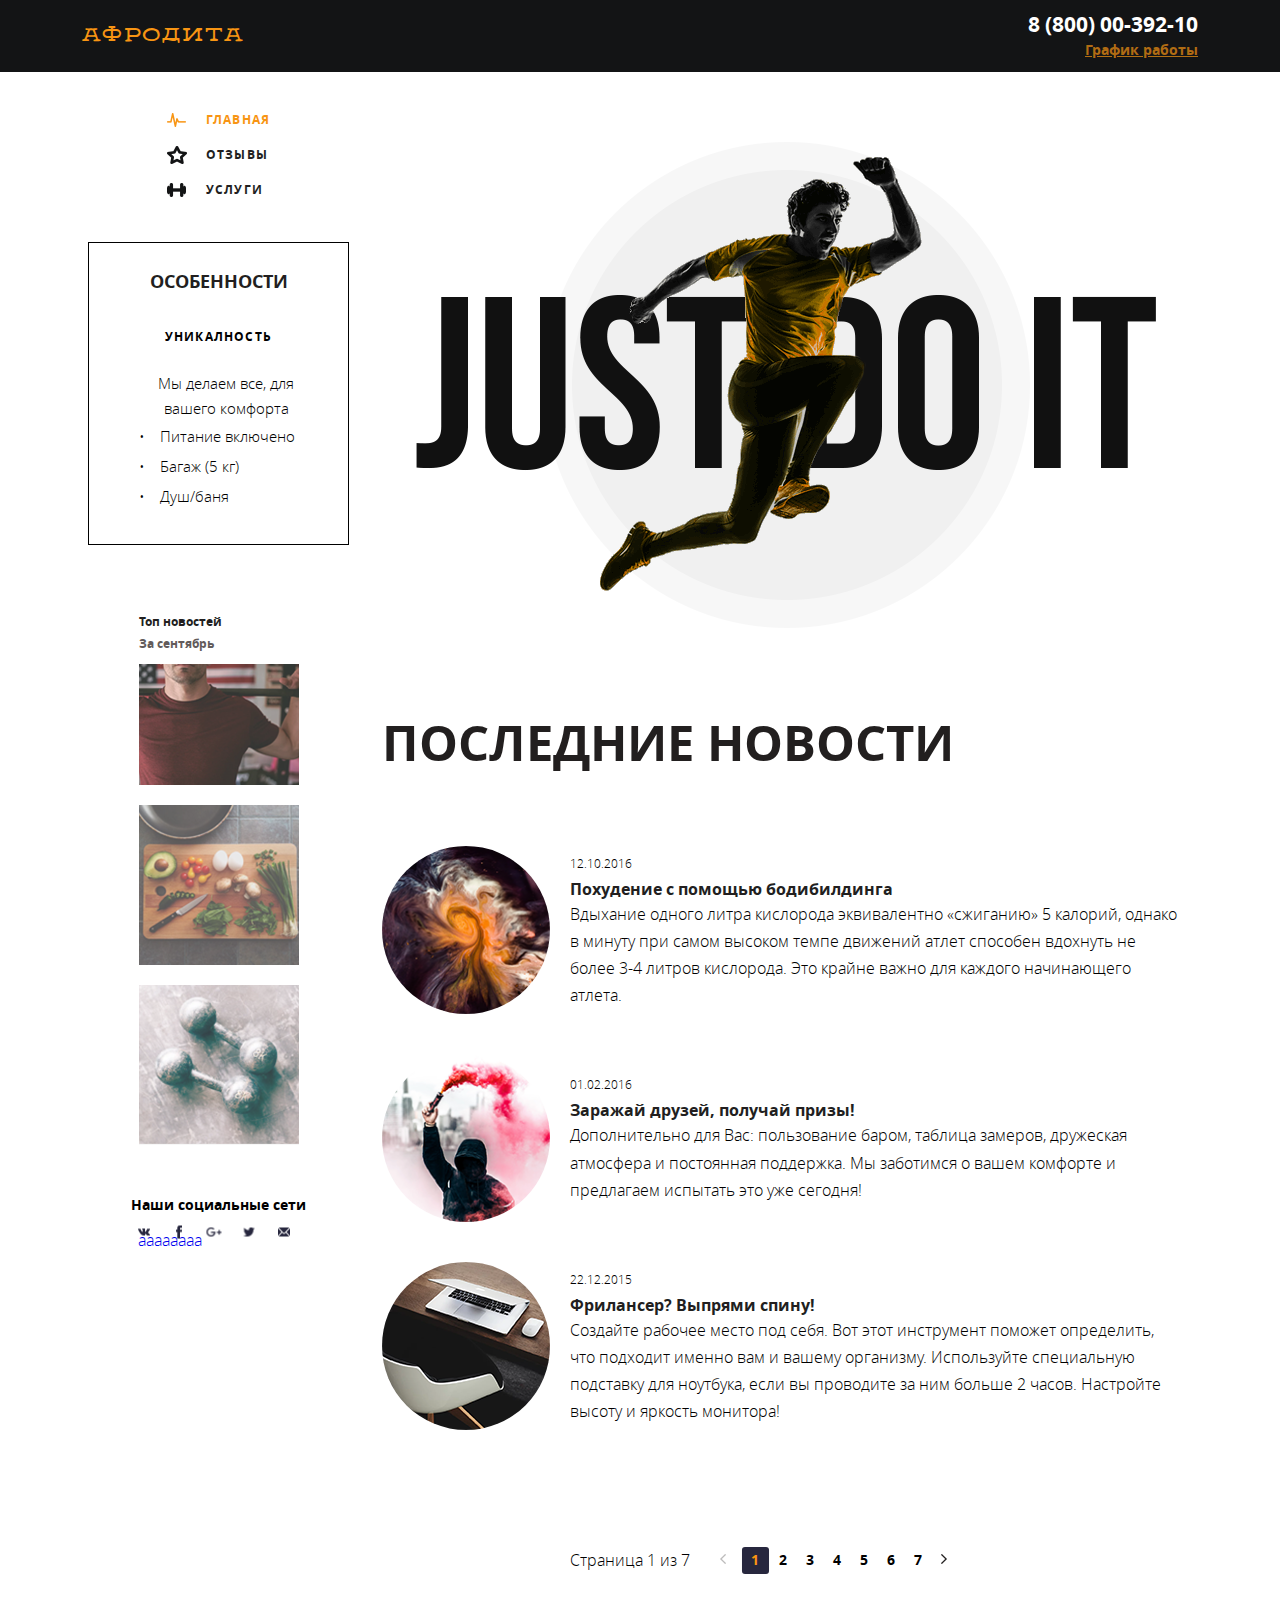
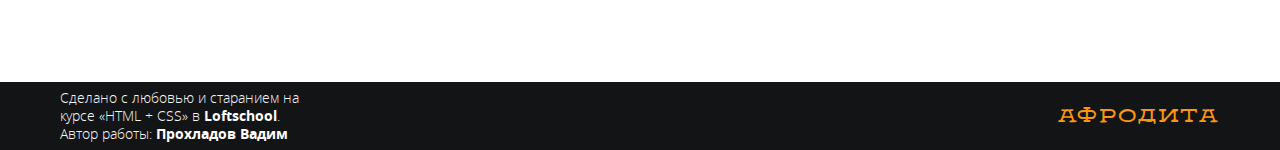
==== commit 5f7f8e2a: "Made social links by using sprite" ====
--- a/index.html
+++ b/index.html
@@ -102,7 +102,7 @@
           <div class="social__links">
             <ul class="social__links-list">
               <li class="social__link-item">
-                <a href="#" class="social__link social__link-vk"></a>
+                <a href="#" class="social__link social__link-vk">aaaaaaaa</a>
               </li>
               <li class="social__link-item">
                 <a href="#" class="social__link social__link-fb"></a>
--- a/css/main.css
+++ b/css/main.css
@@ -139,7 +139,6 @@
   align-items: flex-start;
   padding-bottom: 35px;
 }
-
 
 .menu__item:last-child {
   margin: 0;
@@ -244,6 +243,7 @@
   padding: 20px 20px;
   position: absolute;
   top: 67px;
+  left: -9999px;
   opacity: 0;
   transition: opacity 0.5s ease;
   box-shadow: 0px 0px 10px 0px rgba(23, 59, 117, 0.55);
@@ -258,7 +258,7 @@
   font-weight: lighter;
 }
 
-.contacts__dropdown::before {
+.contacts__dropdown:before {
   content: '';
   position: absolute;
   width: 0;
@@ -270,6 +270,16 @@
   border-color: transparent transparent #fff transparent;
 }
 
+.contacts__dropdown:after {
+  display: block;
+  content: "";
+  position: absolute;
+  right: 0;
+  left: 0;
+  height: 50px;
+  top: -27px;
+}
+
 .contacts__description:hover+.contacts__dropdown {
   opacity: 1;
   left: 10px;
@@ -285,7 +295,7 @@
 }
 
 .page-content_services {
-  padding: 45px 0 0px 0;
+  padding: 30px 0 0px 0;
 }
 
 .aside-content {
@@ -542,6 +552,11 @@
   align-self: center;
 }
 
+.pagination__controlls {
+  display: flex;
+  vertical-align: middle;
+}
+
 .pagination__controlls li {
   display: inline-block;
 }
@@ -555,10 +570,10 @@
 }
 
 .pagination__list {
-  vertical-align: middle;
   display: flex;
   align-items: center;
   min-width: 180px;
+  margin-left: 7px;
 }
 
 .pagination__link {
@@ -569,6 +584,7 @@
   font-weight: bold;
   font-size: 14px;
   cursor: pointer;
+  vertical-align: middle;
 }
 
 .pagination__item-active .pagination__link {
@@ -591,6 +607,7 @@
   color: none;
   border: 0;
   cursor: pointer;
+  margin-bottom: 2px;
 }
 
 .pagination__link:hover {
@@ -642,6 +659,8 @@
   text-decoration: none;
 }
 
+/* ==========================SOCIAL========================== */
+
 .social {
   display: flex;
   flex-direction: column;
@@ -665,41 +684,50 @@
   padding-left: 0;
 }
 
-.social__link-item a {
+.social__link-item {
   display: block;
   width: 25px;
   height: 25px;
   border-radius: 50%;
-  background-repeat: no-repeat;
-  background-position: center center;
-}
-
-.social__link-item {
   margin-right: 10px;
-}
-
-.social__link-item a:hover {
-  background-color: #f89513;
+  position: relative;
+}
+
+.social__link-item a {
+  position: absolute;
+  top: 50%;
+  left: 50%;
+  transform: translate(-50%, -50%);
 }
 
 .social__link-vk {
-  background-image: url('../img/social/vk.png');
+  width: 12px;
+  height: 7px;
+  background: url('../img/social/css_sprites.png') -169px -20px;
 }
 
 .social__link-fb {
-  background-image: url('../img/social/fb.png');
+  width: 6px;
+  height: 13px;
+  background: url('../img/social/css_sprites.png') -20px -20px;
 }
 
 .social__link-google {
-  background-image: url('../img/social/google.png');
+  width: 15px;
+  height: 9px;
+  background: url('../img/social/css_sprites.png') -221px -20px;
 }
 
 .social__link-twitter {
-  background-image: url('../img/social/twitter.png');
+  width: 11px;
+  height: 9px;
+  background: url('../img/social/css_sprites.png') -66px -20px;
 }
 
 .social__link-mail {
-  background-image: url('../img/social/mail.png');
+  width: 12px;
+  height: 9px;
+  background: url('../img/social/css_sprites.png') -117px -20px;
 }
 
 /* ==========================SERVICES==========================
@@ -828,10 +856,17 @@
 }
 
 .partners__item {
-  width: 100%;
   display: flex;
   justify-content: center;
   margin-bottom: 50px;
+  width: 100%;
+}
+
+.partner {
+  width: 100%;
+  display: flex;
+  justify-content: center;
+  align-items: center;
 }
 
 .partner__image {
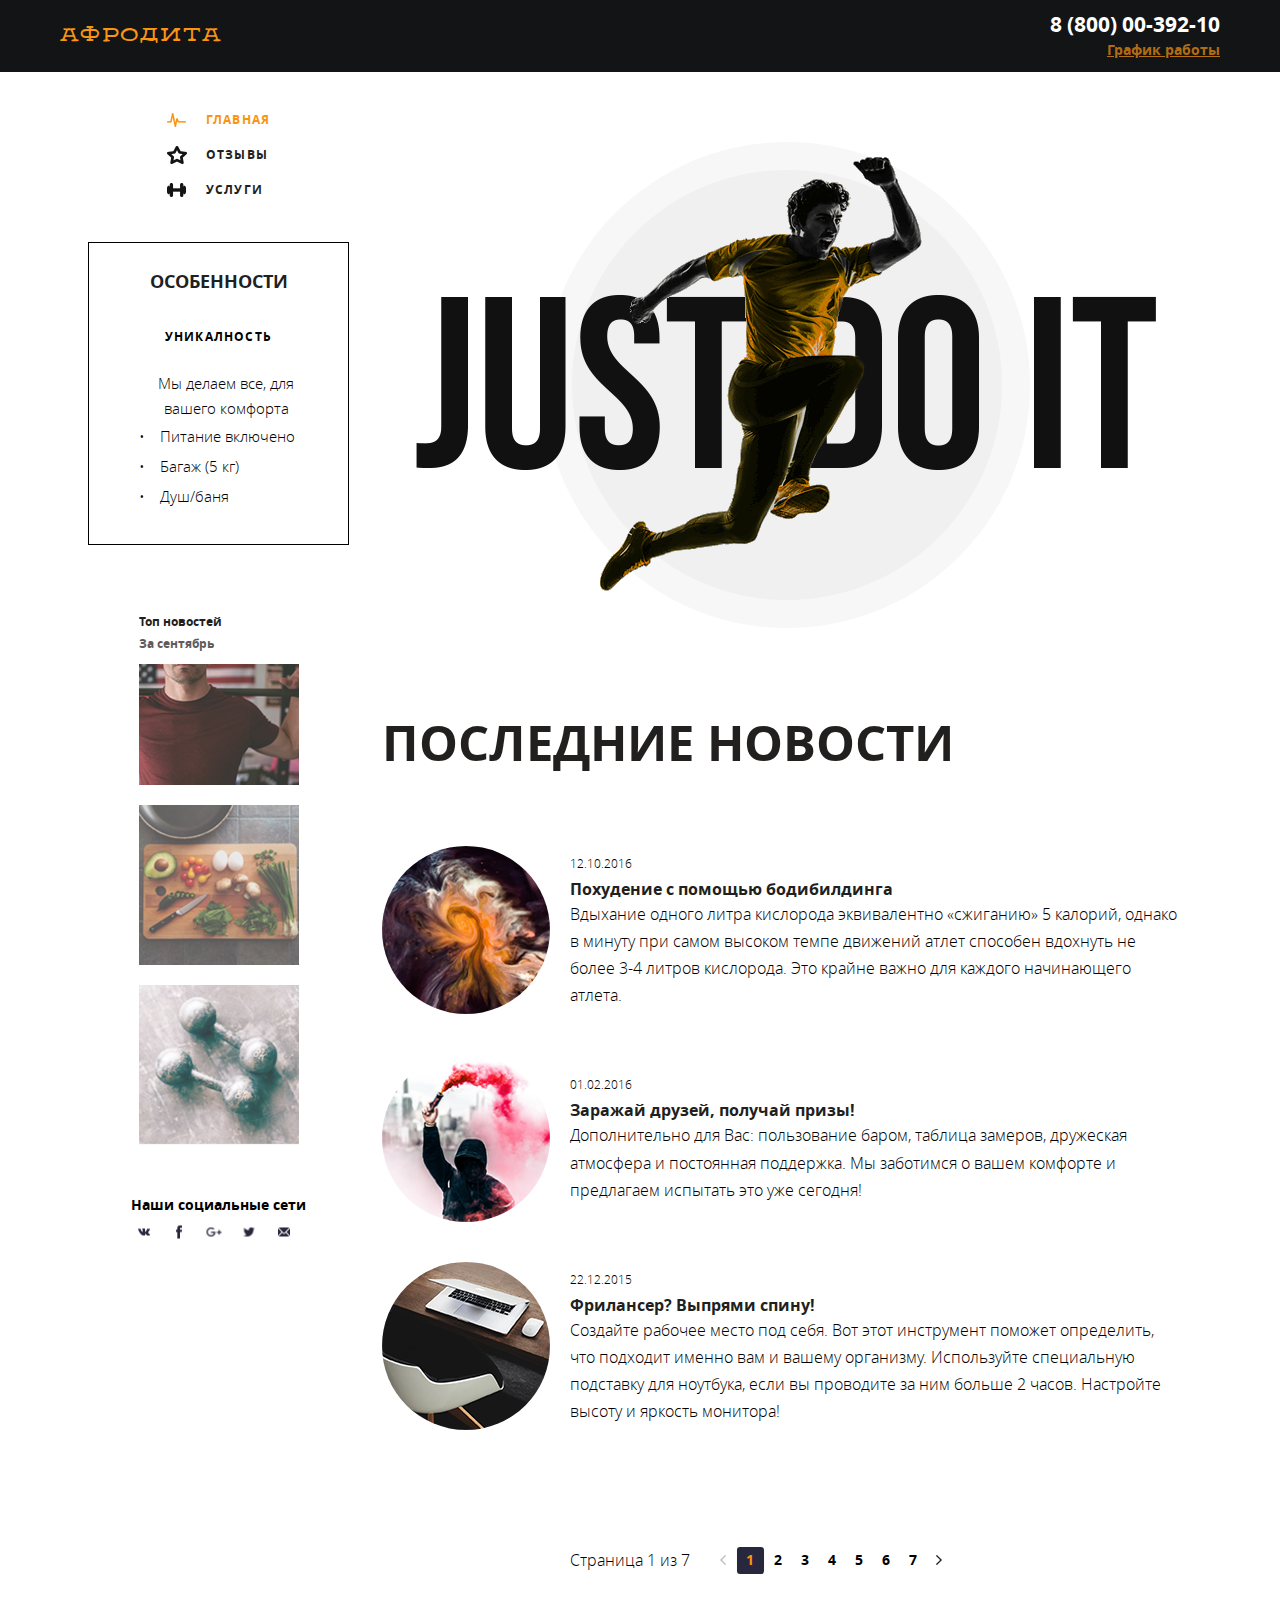
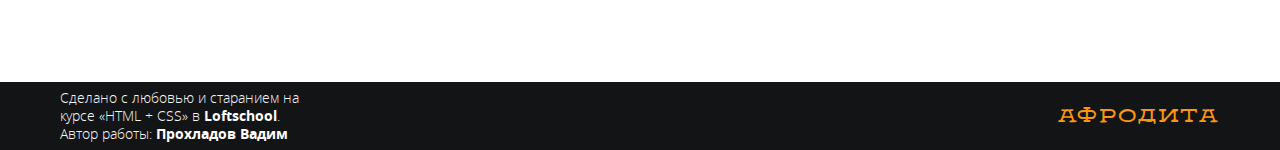
==== commit ba7bb6cb: "Social span texts" ====
--- a/index.html
+++ b/index.html
@@ -102,19 +102,19 @@
           <div class="social__links">
             <ul class="social__links-list">
               <li class="social__link-item">
-                <a href="#" class="social__link social__link-vk">aaaaaaaa</a>
-              </li>
-              <li class="social__link-item">
-                <a href="#" class="social__link social__link-fb"></a>
-              </li>
-              <li class="social__link-item">
-                <a href="#" class="social__link social__link-google"></a>
-              </li>
-              <li class="social__link-item">
-                <a href="#" class="social__link social__link-twitter"></a>
+                <a href="#" class="social__link social__link-vk"><span class="social__link_text">ВКонтакте</span></a>
+              </li>
+              <li class="social__link-item">
+                <a href="#" class="social__link social__link-fb"><span class="social__link_text">Facebook</span></a>
+              </li>
+              <li class="social__link-item">
+                <a href="#" class="social__link social__link-google"><span class="social__link_text">Google</span></a>
+              </li>
+              <li class="social__link-item">
+                <a href="#" class="social__link social__link-twitter"><span class="social__link_text">Twitter</span></a>
               </li>
               <li class="social__link-item ">
-                <a href="#" class="social__link social__link-mail"></a>
+                <a href="#" class="social__link social__link-mail"><span class="social__link_text">Google mail</span></a>
               </li>
             </ul>
           </div>
--- a/css/main.css
+++ b/css/main.css
@@ -80,7 +80,7 @@
 }
 
 .wrapper {
-  min-width: 2000 !important;
+  min-width: 1160px;
 }
 
 .container {
@@ -107,7 +107,7 @@
   justify-content: space-between;
   align-items: center;
   flex-wrap: wrap;
-  padding: 10px 22px;
+  padding: 10px 0px;
 }
 
 .header__container a {
@@ -569,11 +569,15 @@
   align-items: center;
 }
 
+.pagination__controlls .pagination_button {
+  vertical-align: middle;
+}
+
 .pagination__list {
   display: flex;
   align-items: center;
   min-width: 180px;
-  margin-left: 7px;
+  margin-left: 2px;
 }
 
 .pagination__link {
@@ -607,7 +611,6 @@
   color: none;
   border: 0;
   cursor: pointer;
-  margin-bottom: 2px;
 }
 
 .pagination__link:hover {
@@ -625,17 +628,17 @@
 
 /* ==========================FOOTER========================== */
 
+.footer__container {
+  display: flex;
+  justify-content: space-between;
+  align-items: center;
+  color: #f5f5f5;
+  padding: 7px 0;
+}
+
 .footer {
   background: #131415;
   min-height: 60px;
-  color: #f5f5f5;
-  padding: 7px 0;
-}
-
-.footer__container {
-  display: flex;
-  justify-content: space-between;
-  align-items: center;
   min-width: 1160px;
 }
 
@@ -698,6 +701,10 @@
   top: 50%;
   left: 50%;
   transform: translate(-50%, -50%);
+}
+
+.social__link_text {
+  visibility: hidden;
 }
 
 .social__link-vk {
@@ -867,13 +874,10 @@
   display: flex;
   justify-content: center;
   align-items: center;
-}
-
-.partner__image {
   filter: grayscale(100%);
 }
 
-.partner__image:hover {
+.partner:hover {
   filter: grayscale(0%);
   transition: 0.5s;
 }
@@ -909,16 +913,20 @@
   border-radius: 50%;
 }
 
-.review__noavatar {
+.review__icon_noavatar {
   height: 160px;
   width: 160px;
   border-radius: 50%;
-  background-color: rgb(207, 216, 220);
-  background-repeat: no-repeat;
-  background-position: center center;
   display: flex;
   justify-content: center;
   align-items: center;
+  background: #f5f5f5;
+  position: relative;
+}
+
+.review__icon_noavatar img {
+  position: absolute;
+  border-radius: 0;
 }
 
 .review__content {
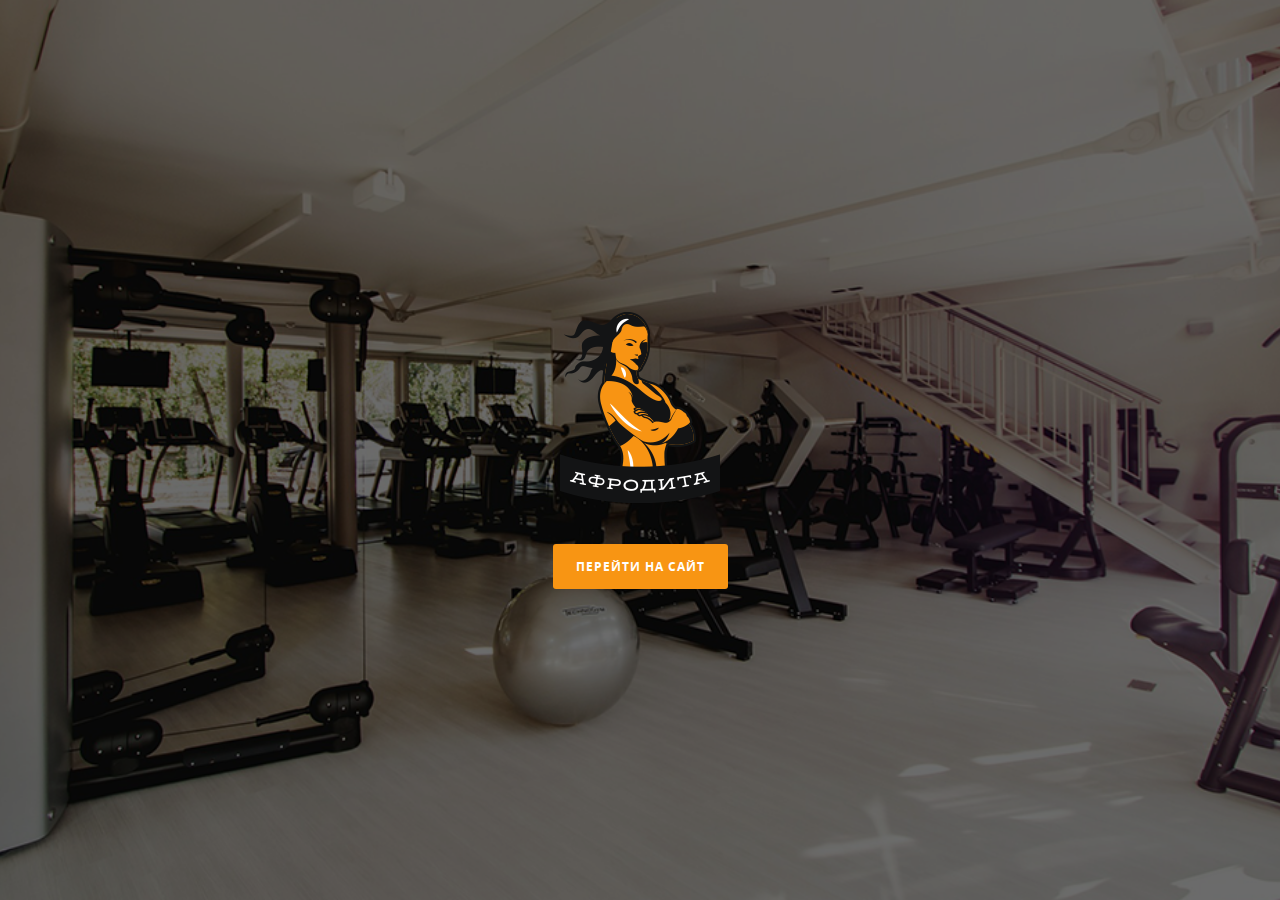
==== commit 33e6ec41: "Editing file paths" ====
--- a/index.html
+++ b/index.html
@@ -12,216 +12,14 @@
 </head>
 <body>
   <div class="wrapper">
-    <header class="header">
-      <div class="container header__container">
-        <a href="index.html" class="logo">Афродита</a>
-  
-        <address class="contacts">
-          <a href="tel:+88000039210" class="contacts__phone">8 (800) 00-392-10</a>
-          <div class="contacts__description">График работы</div>
-          <div class="contacts__dropdown">
-            <div class="contacts__dropdown_days">пн-вс: 09:00-20:00</div>
-            <div class="contacts__dropdown_time">обед: 14:00-14:30</div>
-          </div>
-        </address>
+    <section class="intro">
+      <div class="intro__image">
+        <div class="animation">
+          <img src="./img/intro/logo.png" alt="" class="animation__image">
+          <a href="./pages/index.html" class="animation__link"><button class="animation__button">Перейти на сайт</button></a>
+        </div>
       </div>
-    </header>
-
-    <div class="page-content">
-      <aside class="aside-content">
-        <nav class="menu">
-          <ul class="menu__list">
-            <li class="menu__item menu__item_active">
-              <a href="#" class="menu__link menu__link_home">Главная </a>
-            </li>
-            <li class="menu__item">
-              <a href="reviews.html" class="menu__link menu__link_reviews">Отзывы </a>
-            </li>
-            <li class="menu__item">
-              <a href="services.html" class="menu__link menu__link_services">Услуги </a>
-            </li>
-          </ul>
-        </nav>
-
-        <section class="benefits">
-          <h2 class="aside__title">Особенности</h2>
-          <ul class="benefits__list">
-            <li class="benefits__item">
-              <!-- <div class="benefits__icon benefits__icon--flower"></div> -->
-              <h3 class="benefits__title">Уникалность</h3>
-              <p class="benefits__item-paragraph">Мы делаем все, для вашего комфорта</p>
-              <ul class="benefits__item-list">
-                <li class="benefits__list-item">Питание включено</li>
-                <li class="benefits__list-item">Багаж (5 кг)</li>
-                <li class="benefits__list-item">Душ/баня</li>
-              </ul>
-            </li>
-            <!-- <li class="benefits__item">
-              <div class="benefits__icon benefits__icon--star"></div>
-              <h3 class="benefits__title">Премиум-класс</h3>
-              <p class="benefits__item-paragraph">Наш зал оборудован тренажёрами А-класса</p>
-              <ul class="benefits__item-list">
-                <li class="benefits__list-item">Качество</li>
-                <li class="benefits__list-item">Продуктивность</li>
-                <li class="benefits__list-item">Результат</li>
-              </ul>
-            </li>
-            <li class="benefits__item">
-              <div class="benefits__icon benefits__icon--palette"></div>
-              <h3 class="benefits__title">Личный тренер</h3>
-              <p class="benefits__item-paragraph">Тренер сделает всё для вашего результата</p>
-              <ul class="benefits__item-list">
-                <li class="benefits__list-item">Программа</li>
-                <li class="benefits__list-item">Питание</li>
-                <li class="benefits__list-item">План тренировок</li>
-              </ul>
-            </li> -->
-          </ul>
-        </section>
-      
-        <aside class="topnews">
-          <div class="topnews__titles">
-            <h5 class="topnews__title_one">Топ новостей</h5>
-            <h5 class="topnews__title_two">За сентябрь</h5>
-          </div>
-          <ul class="topnews__list">
-            <li class="topnews__item">
-              <a href="#" class="topnews__link"><img src="./img/top_news/top_news_1.png" alt="Top News Picture" class="topnews__link-picture"></a>
-            </li>
-            <li class="topnews__item">
-              <a href="#" class="topnews__link"><img src="./img/top_news/top_news_2.png" alt="Top News Picture" class="topnews__link-picture"></a>
-            </li>
-            <li class="topnews__item">
-              <a href="#" class="topnews__link"><img src="./img/top_news/top_news_3.png" alt="Top News Picture" class="topnews__link-picture"></a>
-            </li>
-          </ul>
-        </aside>
-
-        <div class="social">
-          <div class="social__text">Наши социальные сети</div>
-          <div class="social__links">
-            <ul class="social__links-list">
-              <li class="social__link-item">
-                <a href="#" class="social__link social__link-vk"><span class="social__link_text">ВКонтакте</span></a>
-              </li>
-              <li class="social__link-item">
-                <a href="#" class="social__link social__link-fb"><span class="social__link_text">Facebook</span></a>
-              </li>
-              <li class="social__link-item">
-                <a href="#" class="social__link social__link-google"><span class="social__link_text">Google</span></a>
-              </li>
-              <li class="social__link-item">
-                <a href="#" class="social__link social__link-twitter"><span class="social__link_text">Twitter</span></a>
-              </li>
-              <li class="social__link-item ">
-                <a href="#" class="social__link social__link-mail"><span class="social__link_text">Google mail</span></a>
-              </li>
-            </ul>
-          </div>
-        </div>
-      </aside>
-
-      <main class="main-content">
-        <section class="banner">
-          <div class="container">
-            <img src="./img/main_image.png" alt="Main image" class="banner__image">
-          </div>
-        </section>
-
-        <section class="news">
-          <div class="container news__container">
-            <h2 class="section-title section-title_news">Последние новости</h2>
-            <div class="news__content">
-              <ul class="news__list">
-                <li class="news__list-item">
-                  <article class="news__item news__item-first">
-                    <div class="news__item-icon">
-                      <img src="./img/news/news_1.png" alt="News Picture" class="news__item-icon-picture">
-                    </div>
-                    <div class="news__main-text">
-                      <time datetime="2016-10-12" class="news__date">12.10.2016</time>
-                      <h3 class="news__heading">Похудение с помощью бодибилдинга</h3>
-                      <p class="news__text">Вдыхание одного литра кислорода эквивалентно &#171;сжиганию&#187; 5 калорий, однако
-                        в минуту при самом высоком темпе движений атлет способен вдохнуть не более 3-4 литров кислорода. Это
-                        крайне важно для каждого начинающего атлета.</p>
-                    </div>
-                  </article>
-                </li>
-                <li class="news__list-item">
-                  <article class="news__item">
-                    <div class="news__item-icon">
-                      <img src="./img/news/news_2.png" alt="News Picture" class="news__item-icon-picture">
-                    </div>
-                    <div class="news__main-text">
-                      <time class="news__date">01.02.2016</time>
-                      <h3 class="news__heading">Заражай друзей, получай призы!</h3>
-                      <p class="news__text">Дополнительно для Вас: пользование баром, таблица замеров, дружеская атмосфера и
-                        постоянная поддержка. Мы заботимся о вашем комфорте и предлагаем испытать это уже сегодня!</p>
-                    </div>
-                  </article>
-                </li>
-                <li class="news__list-item">
-                  <article class="news__item">
-                    <div class="news__item-icon">
-                      <img src="./img/news/news_3.png" alt="News Picture" class="news__item-icon-picture">
-                    </div>
-                    <div class="news__main-text">
-                      <time class="news__date">22.12.2015</time>
-                      <h3 class="news__heading">Фрилансер? Выпрями спину!</h3>
-                      <p class="news__text">Создайте рабочее место под себя. Вот этот инструмент поможет определить, что
-                        подходит именно вам и вашему организму. Используйте специальную подставку для ноутбука, если вы
-                        проводите за ним больше 2 часов. Настройте высоту и яркость монитора!</p>
-                    </div>
-                  </article>
-                </li>
-              </ul>
-            </div>
-        
-            <div class="pagination">
-              <div class="pagination__display">Страница <span class="pagination__current">1</span> из <span class="pagination__total">7</span></div>
-              <div class="pagination__controlls">
-                <button type="button" class="pagination__button pagination__prev"></button>
-                <ul class="pagination__list">
-                  <li class="pagination__item pagination__item-active">
-                    <button type="button" class="pagination__link">1</button>
-                  </li>
-                  <li class="pagination__item">
-                    <button type="button" class="pagination__link">2</button>
-                  </li>
-                  <li class="pagination__item">
-                    <button type="button" class="pagination__link">3</button>
-                  </li>
-                  <li class="pagination__item">
-                    <button type="button" class="pagination__link">4</button>
-                  </li>
-                  <li class="pagination__item">
-                    <button type="button" class="pagination__link">5</button>
-                  </li>
-                  <li class="pagination__item">
-                    <button type="button" class="pagination__link">6</button>
-                  </li>
-                  <li class="pagination__item">
-                    <button type="button" class="pagination__link">7</button>
-                  </li>
-                </ul>
-                <button type="button" class="pagination__button pagination__next"></button>
-              </div>
-            </div>
-          </div>
-        </section>
-      </main>
-    </div> 
+    </section>
   </div>
-
-  <footer class="footer">
-    <div class="container footer__container">
-      <div class="author">
-        <p class="author__description">Сделано с любовью и старанием на курсе &#171;HTML + CSS&#187; в <a href="https://loftschool.com/" target="_blank" class="author__link">Loftschool</a>.</p>
-        <p class="author__description">Автор работы: <span class="author__name">Прохладов Вадим</span></p>
-      </div>
-  
-      <a href="index.html" class="logo">Афродита</a>
-    </div>
-  </footer>
 </body>
 </html>